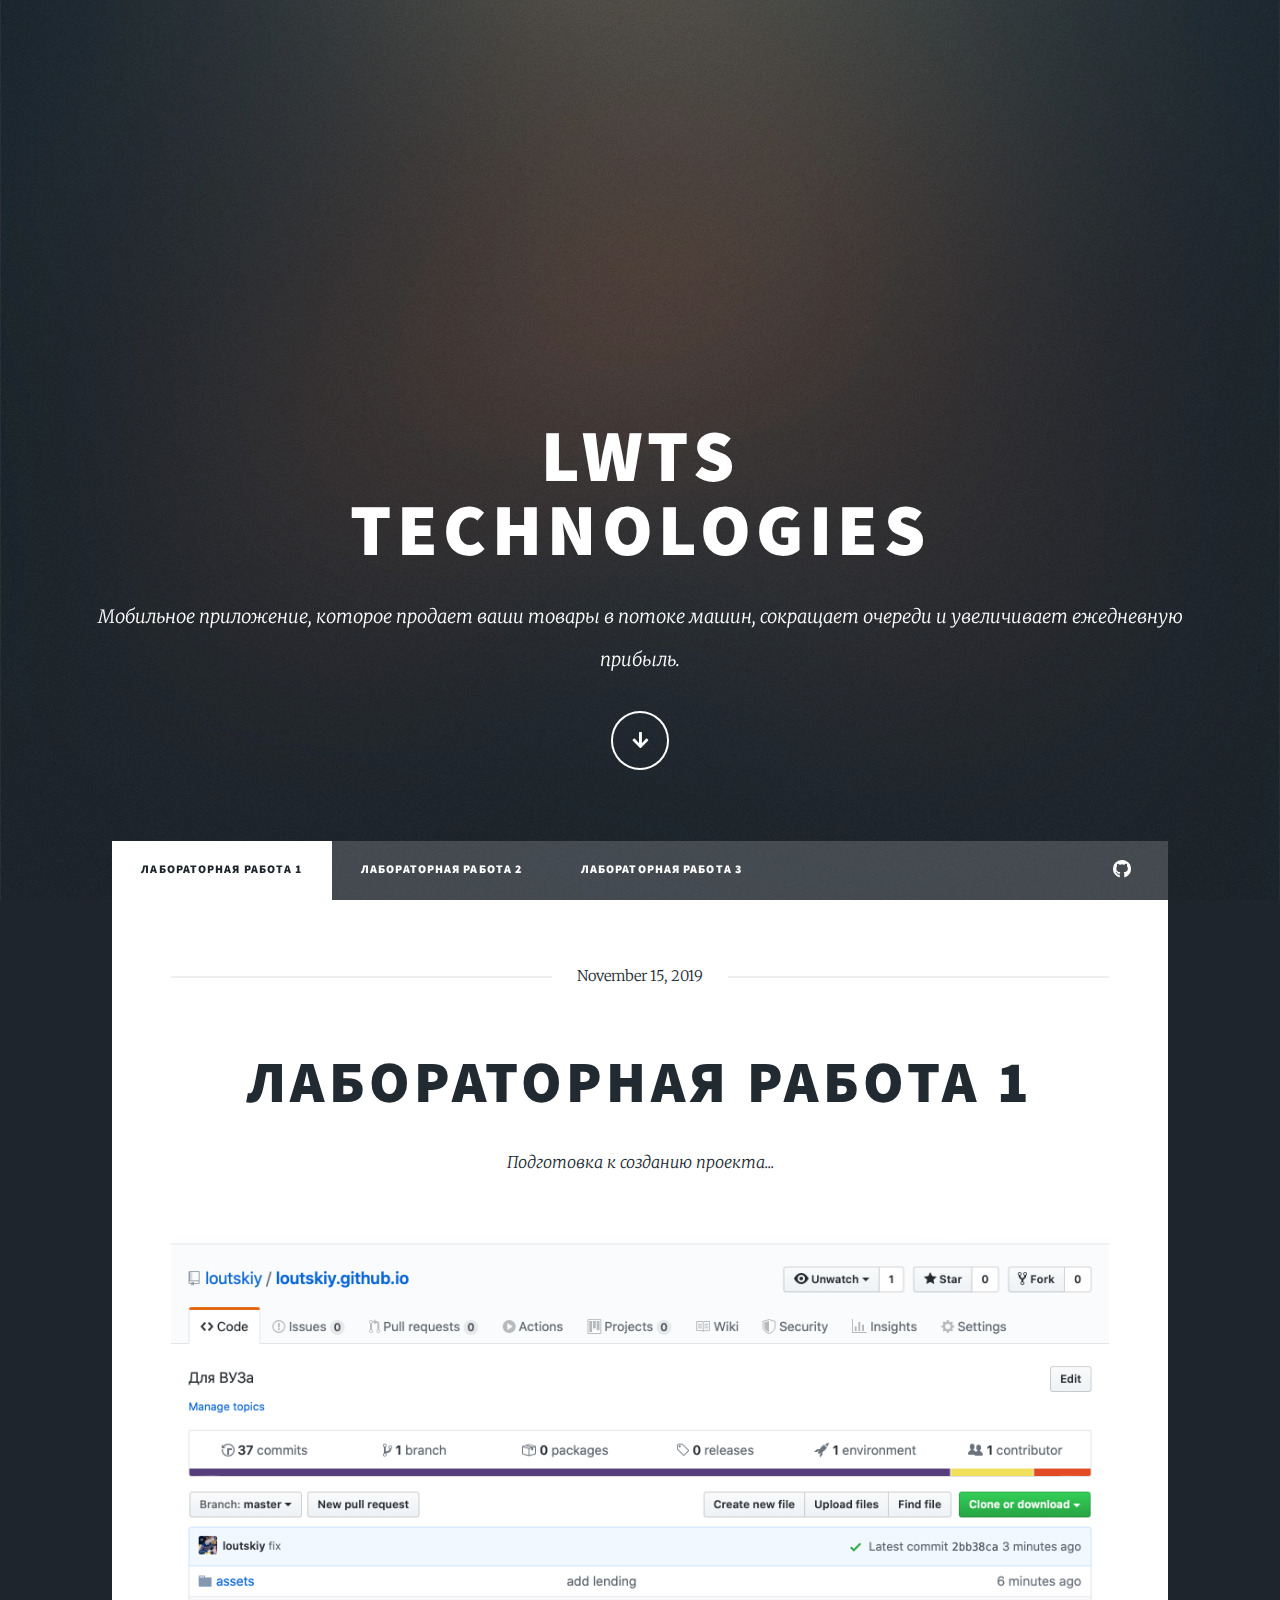
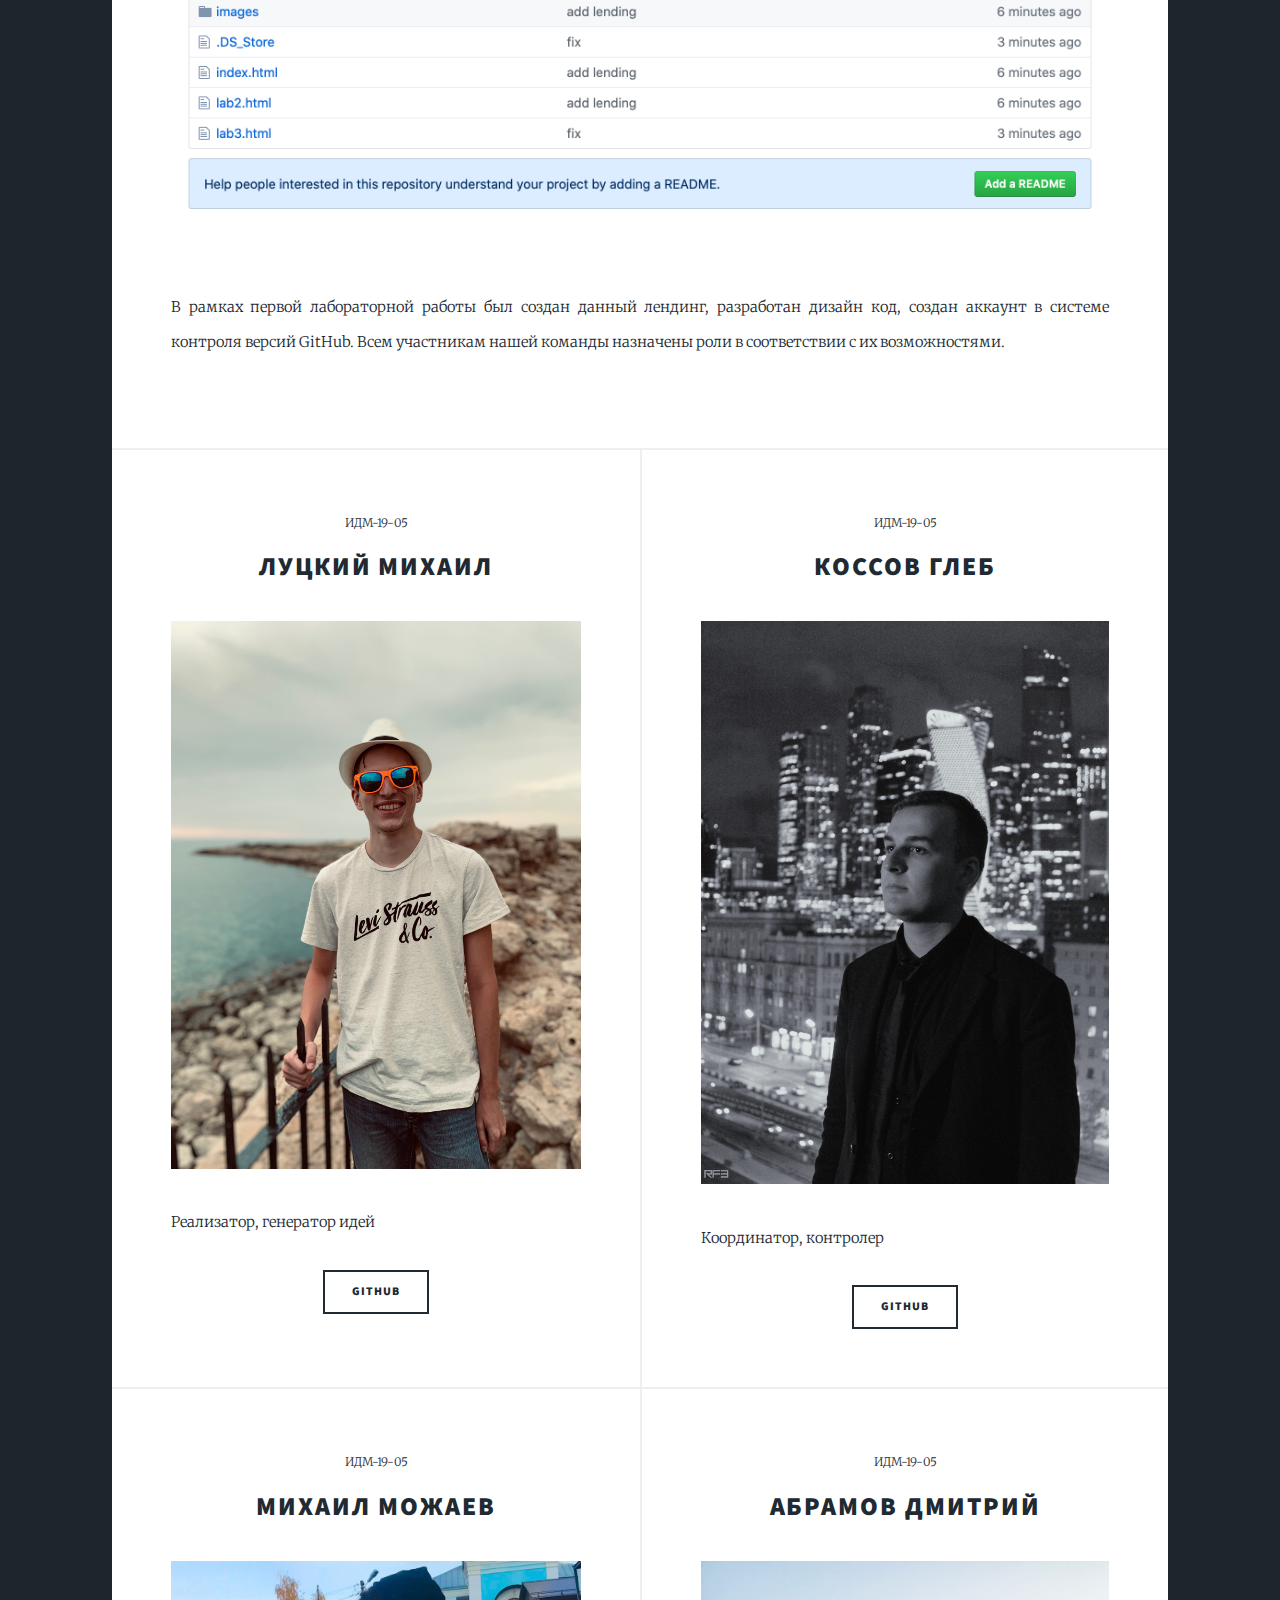
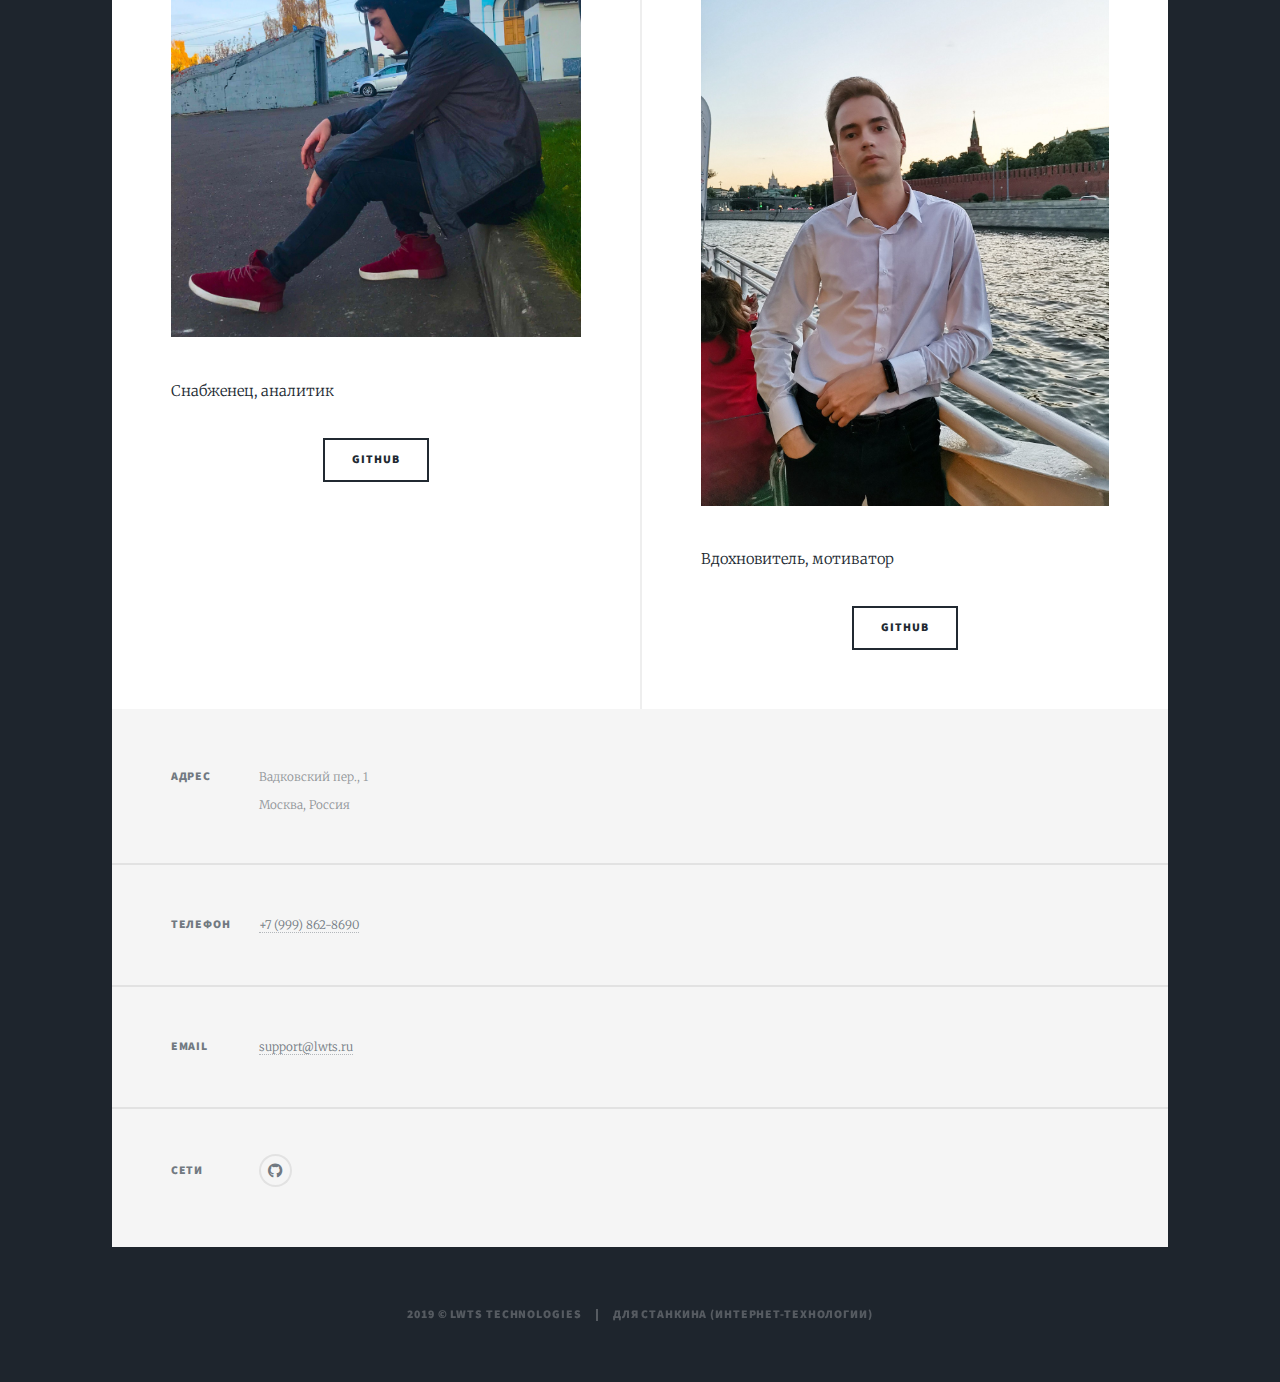
==== index.html @ 7cc53b6f "eto ya sdelal" ====
<!DOCTYPE HTML>
<html>
	<head>
		<title>LWTS Technologies - Лабораторная работа 1</title>
		<meta charset="utf-8" />
		<meta name="viewport" content="width=device-width, initial-scale=1, user-scalable=no" />
		<link rel="stylesheet" href="assets/css/main.css" />
		<noscript><link rel="stylesheet" href="assets/css/noscript.css" /></noscript>
	</head>
	<body class="is-preload">

		<!-- Wrapper -->
			<div id="wrapper" class="fade-in">

				<!-- Intro -->
					<div id="intro">
						<h1>LWTS<br />
						Technologies</h1>
						<p>Мобильное приложение, которое продает ваши товары 
в потоке машин, сокращает очереди и увеличивает ежедневную прибыль.</p>
						<ul class="actions">
							<li><a href="#header" class="button icon solid solo fa-arrow-down scrolly">Продолжить</a></li>
						</ul>
					</div>

				<!-- Header -->
					<header id="header">
						<a href="index.html" class="logo">LWTS Technologies</a>
					</header>

				<!-- Nav -->
					<nav id="nav">
						<ul class="links">
							<li class="active"><a href="index.html">Лабораторная работа 1</a></li>
							<li><a href="lab2.html">Лабораторная работа 2</a></li>
							<li><a href="lab3.html">Лабораторная работа 3</a></li>
						</ul>
						<ul class="icons">
							<li><a href="https://github.com/loutskiy" class="icon brands fa-github"><span class="label">GitHub</span></a></li>
						</ul>
					</nav>

				<!-- Main -->
					<div id="main">
<section class="post">
								<header class="major">
									<span class="date">November 15, 2019</span>
									<h1>Лабораторная работа 1</h1>
									<p>Подготовка к созданию проекта...</p>
								</header>
								<div class="image main"><img src="images/awsa.png" alt="" /></div>
								<p>В рамках первой лабораторной работы был создан данный лендинг, разработан дизайн код, создан аккаунт в системе контроля версий GitHub. Всем участникам нашей команды назначены роли в соответствии с их возможностями.</p>
							</section>
						<!-- Posts -->
							<section class="posts">
								<article>
									<header>
										<span class="date">ИДМ-19-05</span>
										<h2><a href="#">Луцкий Михаил</a></h2>
									</header>
									<a href="#" class="image fit"><img src="images/ci9qJGpsKX4-2.jpg" alt="" /></a>
									<p>Реализатор, генератор идей</p>
									<ul class="actions special">
										<li><a href="#" class="button">GitHub</a></li>
									</ul>
								</article>
								<article>
									<header>
										<span class="date">ИДМ-19-05</span>
										<h2><a href="#">Коссов Глеб</a></h2>
									</header>
									<a href="#" class="image fit"><img src="images/xWbOz_gKkVc.jpg" alt="" /></a>
									<p>Координатор, контролер</p>
									<ul class="actions special">
										<li><a href="#" class="button">GitHub</a></li>
									</ul>
								</article>
								<article>
									<header>
										<span class="date">ИДМ-19-05</span>
										<h2><a href="#">Михаил Можаев</a></h2>
									</header>
									<a href="#" class="image fit"><img src="images/hqko704e4eg.jpg" alt="" /></a>
									<p>Снабженец, аналитик</p>
									<ul class="actions special">
										<li><a href="#" class="button">GitHub</a></li>
									</ul>
								</article>
								<article>
									<header>
										<span class="date">ИДМ-19-05</span>
										<h2><a href="#">Абрамов Дмитрий</a></h2>
									</header>
									<a href="#" class="image fit"><img src="images/-qk6hlIjRzY.jpg" alt="" /></a>
									<p>Вдохновитель, мотиватор</p>
									<ul class="actions special">
										<li><a href="#" class="button">GitHub</a></li>
									</ul>
								</article>
								
							</section>

					</div>

				<!-- Footer -->
					<footer id="footer">

						<section class="split contact">
							<section class="alt">
								<h3>Адрес</h3>
								<p>Вадковский пер., 1<br />
								Москва, Россия</p>
							</section>
							<section>
								<h3>Телефон</h3>
								<p><a href="#">+7 (999) 862-8690</a></p>
							</section>
							<section>
								<h3>Email</h3>
								<p><a href="#">support@lwts.ru</a></p>
							</section>
							<section>
								<h3>Сети</h3>
								<ul class="icons alt">
									<li><a href="https://github.com/loutskiy" class="icon brands alt fa-github"><span class="label">GitHub</span></a></li>
								</ul>
							</section>
						</section>
					</footer>

				<!-- Copyright -->
					<div id="copyright">
						<ul><li>2019 &copy; LWTS Technologies</li><li>Для Станкина (Интернет-технологии)</li></ul>
					</div>

			</div>

		<!-- Scripts -->
			<script src="assets/js/jquery.min.js"></script>
			<script src="assets/js/jquery.scrollex.min.js"></script>
			<script src="assets/js/jquery.scrolly.min.js"></script>
			<script src="assets/js/browser.min.js"></script>
			<script src="assets/js/breakpoints.min.js"></script>
			<script src="assets/js/util.js"></script>
			<script src="assets/js/main.js"></script>

	</body>
</html>
---- assets/css/main.css ----
@import url(fontawesome-all.min.css);
@import url("https://fonts.googleapis.com/css?family=Merriweather:300,700,300italic,700italic|Source+Sans+Pro:900");

/*
	Massively by HTML5 UP
	html5up.net | @ajlkn
	Free for personal and commercial use under the CCA 3.0 license (html5up.net/license)
*/

html, body, div, span, applet, object,
iframe, h1, h2, h3, h4, h5, h6, p, blockquote,
pre, a, abbr, acronym, address, big, cite,
code, del, dfn, em, img, ins, kbd, q, s, samp,
small, strike, strong, sub, sup, tt, var, b,
u, i, center, dl, dt, dd, ol, ul, li, fieldset,
form, label, legend, table, caption, tbody,
tfoot, thead, tr, th, td, article, aside,
canvas, details, embed, figure, figcaption,
footer, header, hgroup, menu, nav, output, ruby,
section, summary, time, mark, audio, video {
	margin: 0;
	padding: 0;
	border: 0;
	font-size: 100%;
	font: inherit;
	vertical-align: baseline;}

article, aside, details, figcaption, figure,
footer, header, hgroup, menu, nav, section {
	display: block;}

body {
	line-height: 1;
}

ol, ul {
	list-style: none;
}

blockquote, q {
	quotes: none;
}

	blockquote:before, blockquote:after, q:before, q:after {
		content: '';
		content: none;
	}

table {
	border-collapse: collapse;
	border-spacing: 0;
}

body {
	-webkit-text-size-adjust: none;
}

mark {
	background-color: transparent;
	color: inherit;
}

input::-moz-focus-inner {
	border: 0;
	padding: 0;
}

input, select, textarea {
	-moz-appearance: none;
	-webkit-appearance: none;
	-ms-appearance: none;
	appearance: none;
}

/* Basic */

	@-ms-viewport {
		width: device-width;
	}

	body {
		-ms-overflow-style: scrollbar;
	}

	@media screen and (max-width: 480px) {

		html, body {
			min-width: 320px;
		}

	}

	html {
		box-sizing: border-box;
	}

	*, *:before, *:after {
		box-sizing: inherit;
	}

	body {
		background-color: #1e252d;
	}

		body.is-preload *, body.is-preload *:before, body.is-preload *:after {
			-moz-animation: none !important;
			-webkit-animation: none !important;
			-ms-animation: none !important;
			animation: none !important;
			-moz-transition: none !important;
			-webkit-transition: none !important;
			-ms-transition: none !important;
			transition: none !important;
		}

/* Type */

	html {
		font-size: 16pt;
	}

		@media screen and (max-width: 1680px) {

			html {
				font-size: 12pt;
			}

		}

		@media screen and (max-width: 1280px) {

			html {
				font-size: 11pt;
			}

		}

		@media screen and (max-width: 360px) {

			html {
				font-size: 10pt;
			}

		}

	body {
		color: #212931;
	}

	body, input, select, textarea {
		font-family: "Merriweather", Georgia, serif;
		font-weight: 300;
		font-size: 1rem;
		line-height: 2.375;
	}

	a {
		-moz-transition: color 0.2s ease-in-out, background-color 0.2s ease-in-out, border-color 0.2s ease-in-out, box-shadow 0.2s ease-in-out;
		-webkit-transition: color 0.2s ease-in-out, background-color 0.2s ease-in-out, border-color 0.2s ease-in-out, box-shadow 0.2s ease-in-out;
		-ms-transition: color 0.2s ease-in-out, background-color 0.2s ease-in-out, border-color 0.2s ease-in-out, box-shadow 0.2s ease-in-out;
		transition: color 0.2s ease-in-out, background-color 0.2s ease-in-out, border-color 0.2s ease-in-out, box-shadow 0.2s ease-in-out;
		border-bottom: dotted 1px;
		text-decoration: none;
	}

		a:hover {
			border-bottom-color: transparent;
		}

	strong, b {
		font-weight: 600;
	}

	em, i {
		font-style: italic;
	}

	p {
		text-align: justify;
		margin: 0 0 2rem 0;
	}

	h1, h2, h3, h4, h5, h6 {
		font-family: "Source Sans Pro", Helvetica, sans-serif;
		font-weight: 900;
		line-height: 1.5;
		letter-spacing: 0.075em;
		text-transform: uppercase;
		margin: 0 0 1rem 0;
	}

		h1 a, h2 a, h3 a, h4 a, h5 a, h6 a {
			border-bottom: 0;
			color: inherit;
			text-decoration: none;
		}

	h1 {
		font-size: 4rem;
		line-height: 1.1;
		margin: 0 0 2rem 0;
	}

	h2 {
		font-size: 1.75rem;
		line-height: 1.3;
		margin: 0 0 1.5rem 0;
	}

	h3 {
		font-size: 1.25rem;
		margin: 0 0 1.5rem 0;
	}

	h4 {
		font-size: 1rem;
	}

	h5 {
		font-size: 0.9rem;
	}

	h6 {
		font-size: 0.8rem;
	}

	sub {
		font-size: 0.8rem;
		position: relative;
		top: 0.5rem;
	}

	sup {
		font-size: 0.8rem;
		position: relative;
		top: -0.5rem;
	}

	blockquote {
		border-left: solid 4px;
		font-style: italic;
		margin: 0 0 2rem 0;
		padding: 0.5rem 0 0.5rem 2rem;
	}

	code {
		border: solid 2px;
		font-family: "Courier New", monospace;
		font-size: 0.9rem;
		margin: 0 0.25rem;
		padding: 0.25rem 0.65rem;
	}

	pre {
		-webkit-overflow-scrolling: touch;
		font-family: "Courier New", monospace;
		font-size: 0.9rem;
		margin: 0 0 2rem 0;
	}

		pre code {
			display: block;
			line-height: 1.75;
			padding: 1rem 1.5rem;
			overflow-x: auto;
		}

	hr {
		border: 0;
		border-bottom: solid 2px;
		margin: 3rem 0;
	}

		hr.major {
			margin: 5rem 0;
		}

	.align-left {
		text-align: left;
	}

	.align-center {
		text-align: center;
	}

	.align-right {
		text-align: right;
	}

	input, select, textarea {
		color: #212931;
	}

	a {
		color: #212931;
		border-bottom-color: rgba(33, 41, 49, 0.5);
	}

		a:hover {
			border-bottom-color: transparent;
			color: #18bfef !important;
		}

	strong, b {
		color: #212931;
	}

	h1, h2, h3, h4, h5, h6 {
		color: #212931;
	}

	blockquote {
		border-left-color: #eeeeee;
	}

	code {
		background: rgba(220, 220, 220, 0.25);
		border-color: #eeeeee;
	}

	hr {
		border-bottom-color: #eeeeee;
	}

/* Row */

	.row {
		display: flex;
		flex-wrap: wrap;
		box-sizing: border-box;
		align-items: stretch;
	}

		.row > * {
			box-sizing: border-box;
		}

		.row.gtr-uniform > * > :last-child {
			margin-bottom: 0;
		}

		.row.aln-left {
			justify-content: flex-start;
		}

		.row.aln-center {
			justify-content: center;
		}

		.row.aln-right {
			justify-content: flex-end;
		}

		.row.aln-top {
			align-items: flex-start;
		}

		.row.aln-middle {
			align-items: center;
		}

		.row.aln-bottom {
			align-items: flex-end;
		}

		.row > .imp {
			order: -1;
		}

		.row > .col-1 {
			width: 8.33333%;
		}

		.row > .off-1 {
			margin-left: 8.33333%;
		}

		.row > .col-2 {
			width: 16.66667%;
		}

		.row > .off-2 {
			margin-left: 16.66667%;
		}

		.row > .col-3 {
			width: 25%;
		}

		.row > .off-3 {
			margin-left: 25%;
		}

		.row > .col-4 {
			width: 33.33333%;
		}

		.row > .off-4 {
			margin-left: 33.33333%;
		}

		.row > .col-5 {
			width: 41.66667%;
		}

		.row > .off-5 {
			margin-left: 41.66667%;
		}

		.row > .col-6 {
			width: 50%;
		}

		.row > .off-6 {
			margin-left: 50%;
		}

		.row > .col-7 {
			width: 58.33333%;
		}

		.row > .off-7 {
			margin-left: 58.33333%;
		}

		.row > .col-8 {
			width: 66.66667%;
		}

		.row > .off-8 {
			margin-left: 66.66667%;
		}

		.row > .col-9 {
			width: 75%;
		}

		.row > .off-9 {
			margin-left: 75%;
		}

		.row > .col-10 {
			width: 83.33333%;
		}

		.row > .off-10 {
			margin-left: 83.33333%;
		}

		.row > .col-11 {
			width: 91.66667%;
		}

		.row > .off-11 {
			margin-left: 91.66667%;
		}

		.row > .col-12 {
			width: 100%;
		}

		.row > .off-12 {
			margin-left: 100%;
		}

		.row.gtr-0 {
			margin-top: 0;
			margin-left: 0rem;
		}

			.row.gtr-0 > * {
				padding: 0 0 0 0rem;
			}

			.row.gtr-0.gtr-uniform {
				margin-top: 0rem;
			}

				.row.gtr-0.gtr-uniform > * {
					padding-top: 0rem;
				}

		.row.gtr-25 {
			margin-top: 0;
			margin-left: -0.375rem;
		}

			.row.gtr-25 > * {
				padding: 0 0 0 0.375rem;
			}

			.row.gtr-25.gtr-uniform {
				margin-top: -0.375rem;
			}

				.row.gtr-25.gtr-uniform > * {
					padding-top: 0.375rem;
				}

		.row.gtr-50 {
			margin-top: 0;
			margin-left: -0.75rem;
		}

			.row.gtr-50 > * {
				padding: 0 0 0 0.75rem;
			}

			.row.gtr-50.gtr-uniform {
				margin-top: -0.75rem;
			}

				.row.gtr-50.gtr-uniform > * {
					padding-top: 0.75rem;
				}

		.row {
			margin-top: 0;
			margin-left: -1.5rem;
		}

			.row > * {
				padding: 0 0 0 1.5rem;
			}

			.row.gtr-uniform {
				margin-top: -1.5rem;
			}

				.row.gtr-uniform > * {
					padding-top: 1.5rem;
				}

		.row.gtr-150 {
			margin-top: 0;
			margin-left: -2.25rem;
		}

			.row.gtr-150 > * {
				padding: 0 0 0 2.25rem;
			}

			.row.gtr-150.gtr-uniform {
				margin-top: -2.25rem;
			}

				.row.gtr-150.gtr-uniform > * {
					padding-top: 2.25rem;
				}

		.row.gtr-200 {
			margin-top: 0;
			margin-left: -3rem;
		}

			.row.gtr-200 > * {
				padding: 0 0 0 3rem;
			}

			.row.gtr-200.gtr-uniform {
				margin-top: -3rem;
			}

				.row.gtr-200.gtr-uniform > * {
					padding-top: 3rem;
				}

		@media screen and (max-width: 1680px) {

			.row {
				display: flex;
				flex-wrap: wrap;
				box-sizing: border-box;
				align-items: stretch;
			}

				.row > * {
					box-sizing: border-box;
				}

				.row.gtr-uniform > * > :last-child {
					margin-bottom: 0;
				}

				.row.aln-left {
					justify-content: flex-start;
				}

				.row.aln-center {
					justify-content: center;
				}

				.row.aln-right {
					justify-content: flex-end;
				}

				.row.aln-top {
					align-items: flex-start;
				}

				.row.aln-middle {
					align-items: center;
				}

				.row.aln-bottom {
					align-items: flex-end;
				}

				.row > .imp-xlarge {
					order: -1;
				}

				.row > .col-1-xlarge {
					width: 8.33333%;
				}

				.row > .off-1-xlarge {
					margin-left: 8.33333%;
				}

				.row > .col-2-xlarge {
					width: 16.66667%;
				}

				.row > .off-2-xlarge {
					margin-left: 16.66667%;
				}

				.row > .col-3-xlarge {
					width: 25%;
				}

				.row > .off-3-xlarge {
					margin-left: 25%;
				}

				.row > .col-4-xlarge {
					width: 33.33333%;
				}

				.row > .off-4-xlarge {
					margin-left: 33.33333%;
				}

				.row > .col-5-xlarge {
					width: 41.66667%;
				}

				.row > .off-5-xlarge {
					margin-left: 41.66667%;
				}

				.row > .col-6-xlarge {
					width: 50%;
				}

				.row > .off-6-xlarge {
					margin-left: 50%;
				}

				.row > .col-7-xlarge {
					width: 58.33333%;
				}

				.row > .off-7-xlarge {
					margin-left: 58.33333%;
				}

				.row > .col-8-xlarge {
					width: 66.66667%;
				}

				.row > .off-8-xlarge {
					margin-left: 66.66667%;
				}

				.row > .col-9-xlarge {
					width: 75%;
				}

				.row > .off-9-xlarge {
					margin-left: 75%;
				}

				.row > .col-10-xlarge {
					width: 83.33333%;
				}

				.row > .off-10-xlarge {
					margin-left: 83.33333%;
				}

				.row > .col-11-xlarge {
					width: 91.66667%;
				}

				.row > .off-11-xlarge {
					margin-left: 91.66667%;
				}

				.row > .col-12-xlarge {
					width: 100%;
				}

				.row > .off-12-xlarge {
					margin-left: 100%;
				}

				.row.gtr-0 {
					margin-top: 0;
					margin-left: 0rem;
				}

					.row.gtr-0 > * {
						padding: 0 0 0 0rem;
					}

					.row.gtr-0.gtr-uniform {
						margin-top: 0rem;
					}

						.row.gtr-0.gtr-uniform > * {
							padding-top: 0rem;
						}

				.row.gtr-25 {
					margin-top: 0;
					margin-left: -0.375rem;
				}

					.row.gtr-25 > * {
						padding: 0 0 0 0.375rem;
					}

					.row.gtr-25.gtr-uniform {
						margin-top: -0.375rem;
					}

						.row.gtr-25.gtr-uniform > * {
							padding-top: 0.375rem;
						}

				.row.gtr-50 {
					margin-top: 0;
					margin-left: -0.75rem;
				}

					.row.gtr-50 > * {
						padding: 0 0 0 0.75rem;
					}

					.row.gtr-50.gtr-uniform {
						margin-top: -0.75rem;
					}

						.row.gtr-50.gtr-uniform > * {
							padding-top: 0.75rem;
						}

				.row {
					margin-top: 0;
					margin-left: -1.5rem;
				}

					.row > * {
						padding: 0 0 0 1.5rem;
					}

					.row.gtr-uniform {
						margin-top: -1.5rem;
					}

						.row.gtr-uniform > * {
							padding-top: 1.5rem;
						}

				.row.gtr-150 {
					margin-top: 0;
					margin-left: -2.25rem;
				}

					.row.gtr-150 > * {
						padding: 0 0 0 2.25rem;
					}

					.row.gtr-150.gtr-uniform {
						margin-top: -2.25rem;
					}

						.row.gtr-150.gtr-uniform > * {
							padding-top: 2.25rem;
						}

				.row.gtr-200 {
					margin-top: 0;
					margin-left: -3rem;
				}

					.row.gtr-200 > * {
						padding: 0 0 0 3rem;
					}

					.row.gtr-200.gtr-uniform {
						margin-top: -3rem;
					}

						.row.gtr-200.gtr-uniform > * {
							padding-top: 3rem;
						}

		}

		@media screen and (max-width: 1280px) {

			.row {
				display: flex;
				flex-wrap: wrap;
				box-sizing: border-box;
				align-items: stretch;
			}

				.row > * {
					box-sizing: border-box;
				}

				.row.gtr-uniform > * > :last-child {
					margin-bottom: 0;
				}

				.row.aln-left {
					justify-content: flex-start;
				}

				.row.aln-center {
					justify-content: center;
				}

				.row.aln-right {
					justify-content: flex-end;
				}

				.row.aln-top {
					align-items: flex-start;
				}

				.row.aln-middle {
					align-items: center;
				}

				.row.aln-bottom {
					align-items: flex-end;
				}

				.row > .imp-large {
					order: -1;
				}

				.row > .col-1-large {
					width: 8.33333%;
				}

				.row > .off-1-large {
					margin-left: 8.33333%;
				}

				.row > .col-2-large {
					width: 16.66667%;
				}

				.row > .off-2-large {
					margin-left: 16.66667%;
				}

				.row > .col-3-large {
					width: 25%;
				}

				.row > .off-3-large {
					margin-left: 25%;
				}

				.row > .col-4-large {
					width: 33.33333%;
				}

				.row > .off-4-large {
					margin-left: 33.33333%;
				}

				.row > .col-5-large {
					width: 41.66667%;
				}

				.row > .off-5-large {
					margin-left: 41.66667%;
				}

				.row > .col-6-large {
					width: 50%;
				}

				.row > .off-6-large {
					margin-left: 50%;
				}

				.row > .col-7-large {
					width: 58.33333%;
				}

				.row > .off-7-large {
					margin-left: 58.33333%;
				}

				.row > .col-8-large {
					width: 66.66667%;
				}

				.row > .off-8-large {
					margin-left: 66.66667%;
				}

				.row > .col-9-large {
					width: 75%;
				}

				.row > .off-9-large {
					margin-left: 75%;
				}

				.row > .col-10-large {
					width: 83.33333%;
				}

				.row > .off-10-large {
					margin-left: 83.33333%;
				}

				.row > .col-11-large {
					width: 91.66667%;
				}

				.row > .off-11-large {
					margin-left: 91.66667%;
				}

				.row > .col-12-large {
					width: 100%;
				}

				.row > .off-12-large {
					margin-left: 100%;
				}

				.row.gtr-0 {
					margin-top: 0;
					margin-left: 0rem;
				}

					.row.gtr-0 > * {
						padding: 0 0 0 0rem;
					}

					.row.gtr-0.gtr-uniform {
						margin-top: 0rem;
					}

						.row.gtr-0.gtr-uniform > * {
							padding-top: 0rem;
						}

				.row.gtr-25 {
					margin-top: 0;
					margin-left: -0.375rem;
				}

					.row.gtr-25 > * {
						padding: 0 0 0 0.375rem;
					}

					.row.gtr-25.gtr-uniform {
						margin-top: -0.375rem;
					}

						.row.gtr-25.gtr-uniform > * {
							padding-top: 0.375rem;
						}

				.row.gtr-50 {
					margin-top: 0;
					margin-left: -0.75rem;
				}

					.row.gtr-50 > * {
						padding: 0 0 0 0.75rem;
					}

					.row.gtr-50.gtr-uniform {
						margin-top: -0.75rem;
					}

						.row.gtr-50.gtr-uniform > * {
							padding-top: 0.75rem;
						}

				.row {
					margin-top: 0;
					margin-left: -1.5rem;
				}

					.row > * {
						padding: 0 0 0 1.5rem;
					}

					.row.gtr-uniform {
						margin-top: -1.5rem;
					}

						.row.gtr-uniform > * {
							padding-top: 1.5rem;
						}

				.row.gtr-150 {
					margin-top: 0;
					margin-left: -2.25rem;
				}

					.row.gtr-150 > * {
						padding: 0 0 0 2.25rem;
					}

					.row.gtr-150.gtr-uniform {
						margin-top: -2.25rem;
					}

						.row.gtr-150.gtr-uniform > * {
							padding-top: 2.25rem;
						}

				.row.gtr-200 {
					margin-top: 0;
					margin-left: -3rem;
				}

					.row.gtr-200 > * {
						padding: 0 0 0 3rem;
					}

					.row.gtr-200.gtr-uniform {
						margin-top: -3rem;
					}

						.row.gtr-200.gtr-uniform > * {
							padding-top: 3rem;
						}

		}

		@media screen and (max-width: 980px) {

			.row {
				display: flex;
				flex-wrap: wrap;
				box-sizing: border-box;
				align-items: stretch;
			}

				.row > * {
					box-sizing: border-box;
				}

				.row.gtr-uniform > * > :last-child {
					margin-bottom: 0;
				}

				.row.aln-left {
					justify-content: flex-start;
				}

				.row.aln-center {
					justify-content: center;
				}

				.row.aln-right {
					justify-content: flex-end;
				}

				.row.aln-top {
					align-items: flex-start;
				}

				.row.aln-middle {
					align-items: center;
				}

				.row.aln-bottom {
					align-items: flex-end;
				}

				.row > .imp-medium {
					order: -1;
				}

				.row > .col-1-medium {
					width: 8.33333%;
				}

				.row > .off-1-medium {
					margin-left: 8.33333%;
				}

				.row > .col-2-medium {
					width: 16.66667%;
				}

				.row > .off-2-medium {
					margin-left: 16.66667%;
				}

				.row > .col-3-medium {
					width: 25%;
				}

				.row > .off-3-medium {
					margin-left: 25%;
				}

				.row > .col-4-medium {
					width: 33.33333%;
				}

				.row > .off-4-medium {
					margin-left: 33.33333%;
				}

				.row > .col-5-medium {
					width: 41.66667%;
				}

				.row > .off-5-medium {
					margin-left: 41.66667%;
				}

				.row > .col-6-medium {
					width: 50%;
				}

				.row > .off-6-medium {
					margin-left: 50%;
				}

				.row > .col-7-medium {
					width: 58.33333%;
				}

				.row > .off-7-medium {
					margin-left: 58.33333%;
				}

				.row > .col-8-medium {
					width: 66.66667%;
				}

				.row > .off-8-medium {
					margin-left: 66.66667%;
				}

				.row > .col-9-medium {
					width: 75%;
				}

				.row > .off-9-medium {
					margin-left: 75%;
				}

				.row > .col-10-medium {
					width: 83.33333%;
				}

				.row > .off-10-medium {
					margin-left: 83.33333%;
				}

				.row > .col-11-medium {
					width: 91.66667%;
				}

				.row > .off-11-medium {
					margin-left: 91.66667%;
				}

				.row > .col-12-medium {
					width: 100%;
				}

				.row > .off-12-medium {
					margin-left: 100%;
				}

				.row.gtr-0 {
					margin-top: 0;
					margin-left: 0rem;
				}

					.row.gtr-0 > * {
						padding: 0 0 0 0rem;
					}

					.row.gtr-0.gtr-uniform {
						margin-top: 0rem;
					}

						.row.gtr-0.gtr-uniform > * {
							padding-top: 0rem;
						}

				.row.gtr-25 {
					margin-top: 0;
					margin-left: -0.375rem;
				}

					.row.gtr-25 > * {
						padding: 0 0 0 0.375rem;
					}

					.row.gtr-25.gtr-uniform {
						margin-top: -0.375rem;
					}

						.row.gtr-25.gtr-uniform > * {
							padding-top: 0.375rem;
						}

				.row.gtr-50 {
					margin-top: 0;
					margin-left: -0.75rem;
				}

					.row.gtr-50 > * {
						padding: 0 0 0 0.75rem;
					}

					.row.gtr-50.gtr-uniform {
						margin-top: -0.75rem;
					}

						.row.gtr-50.gtr-uniform > * {
							padding-top: 0.75rem;
						}

				.row {
					margin-top: 0;
					margin-left: -1.5rem;
				}

					.row > * {
						padding: 0 0 0 1.5rem;
					}

					.row.gtr-uniform {
						margin-top: -1.5rem;
					}

						.row.gtr-uniform > * {
							padding-top: 1.5rem;
						}

				.row.gtr-150 {
					margin-top: 0;
					margin-left: -2.25rem;
				}

					.row.gtr-150 > * {
						padding: 0 0 0 2.25rem;
					}

					.row.gtr-150.gtr-uniform {
						margin-top: -2.25rem;
					}

						.row.gtr-150.gtr-uniform > * {
							padding-top: 2.25rem;
						}

				.row.gtr-200 {
					margin-top: 0;
					margin-left: -3rem;
				}

					.row.gtr-200 > * {
						padding: 0 0 0 3rem;
					}

					.row.gtr-200.gtr-uniform {
						margin-top: -3rem;
					}

						.row.gtr-200.gtr-uniform > * {
							padding-top: 3rem;
						}

		}

		@media screen and (max-width: 736px) {

			.row {
				display: flex;
				flex-wrap: wrap;
				box-sizing: border-box;
				align-items: stretch;
			}

				.row > * {
					box-sizing: border-box;
				}

				.row.gtr-uniform > * > :last-child {
					margin-bottom: 0;
				}

				.row.aln-left {
					justify-content: flex-start;
				}

				.row.aln-center {
					justify-content: center;
				}

				.row.aln-right {
					justify-content: flex-end;
				}

				.row.aln-top {
					align-items: flex-start;
				}

				.row.aln-middle {
					align-items: center;
				}

				.row.aln-bottom {
					align-items: flex-end;
				}

				.row > .imp-small {
					order: -1;
				}

				.row > .col-1-small {
					width: 8.33333%;
				}

				.row > .off-1-small {
					margin-left: 8.33333%;
				}

				.row > .col-2-small {
					width: 16.66667%;
				}

				.row > .off-2-small {
					margin-left: 16.66667%;
				}

				.row > .col-3-small {
					width: 25%;
				}

				.row > .off-3-small {
					margin-left: 25%;
				}

				.row > .col-4-small {
					width: 33.33333%;
				}

				.row > .off-4-small {
					margin-left: 33.33333%;
				}

				.row > .col-5-small {
					width: 41.66667%;
				}

				.row > .off-5-small {
					margin-left: 41.66667%;
				}

				.row > .col-6-small {
					width: 50%;
				}

				.row > .off-6-small {
					margin-left: 50%;
				}

				.row > .col-7-small {
					width: 58.33333%;
				}

				.row > .off-7-small {
					margin-left: 58.33333%;
				}

				.row > .col-8-small {
					width: 66.66667%;
				}

				.row > .off-8-small {
					margin-left: 66.66667%;
				}

				.row > .col-9-small {
					width: 75%;
				}

				.row > .off-9-small {
					margin-left: 75%;
				}

				.row > .col-10-small {
					width: 83.33333%;
				}

				.row > .off-10-small {
					margin-left: 83.33333%;
				}

				.row > .col-11-small {
					width: 91.66667%;
				}

				.row > .off-11-small {
					margin-left: 91.66667%;
				}

				.row > .col-12-small {
					width: 100%;
				}

				.row > .off-12-small {
					margin-left: 100%;
				}

				.row.gtr-0 {
					margin-top: 0;
					margin-left: 0rem;
				}

					.row.gtr-0 > * {
						padding: 0 0 0 0rem;
					}

					.row.gtr-0.gtr-uniform {
						margin-top: 0rem;
					}

						.row.gtr-0.gtr-uniform > * {
							padding-top: 0rem;
						}

				.row.gtr-25 {
					margin-top: 0;
					margin-left: -0.375rem;
				}

					.row.gtr-25 > * {
						padding: 0 0 0 0.375rem;
					}

					.row.gtr-25.gtr-uniform {
						margin-top: -0.375rem;
					}

						.row.gtr-25.gtr-uniform > * {
							padding-top: 0.375rem;
						}

				.row.gtr-50 {
					margin-top: 0;
					margin-left: -0.75rem;
				}

					.row.gtr-50 > * {
						padding: 0 0 0 0.75rem;
					}

					.row.gtr-50.gtr-uniform {
						margin-top: -0.75rem;
					}

						.row.gtr-50.gtr-uniform > * {
							padding-top: 0.75rem;
						}

				.row {
					margin-top: 0;
					margin-left: -1.5rem;
				}

					.row > * {
						padding: 0 0 0 1.5rem;
					}

					.row.gtr-uniform {
						margin-top: -1.5rem;
					}

						.row.gtr-uniform > * {
							padding-top: 1.5rem;
						}

				.row.gtr-150 {
					margin-top: 0;
					margin-left: -2.25rem;
				}

					.row.gtr-150 > * {
						padding: 0 0 0 2.25rem;
					}

					.row.gtr-150.gtr-uniform {
						margin-top: -2.25rem;
					}

						.row.gtr-150.gtr-uniform > * {
							padding-top: 2.25rem;
						}

				.row.gtr-200 {
					margin-top: 0;
					margin-left: -3rem;
				}

					.row.gtr-200 > * {
						padding: 0 0 0 3rem;
					}

					.row.gtr-200.gtr-uniform {
						margin-top: -3rem;
					}

						.row.gtr-200.gtr-uniform > * {
							padding-top: 3rem;
						}

		}

		@media screen and (max-width: 480px) {

			.row {
				display: flex;
				flex-wrap: wrap;
				box-sizing: border-box;
				align-items: stretch;
			}

				.row > * {
					box-sizing: border-box;
				}

				.row.gtr-uniform > * > :last-child {
					margin-bottom: 0;
				}

				.row.aln-left {
					justify-content: flex-start;
				}

				.row.aln-center {
					justify-content: center;
				}

				.row.aln-right {
					justify-content: flex-end;
				}

				.row.aln-top {
					align-items: flex-start;
				}

				.row.aln-middle {
					align-items: center;
				}

				.row.aln-bottom {
					align-items: flex-end;
				}

				.row > .imp-xsmall {
					order: -1;
				}

				.row > .col-1-xsmall {
					width: 8.33333%;
				}

				.row > .off-1-xsmall {
					margin-left: 8.33333%;
				}

				.row > .col-2-xsmall {
					width: 16.66667%;
				}

				.row > .off-2-xsmall {
					margin-left: 16.66667%;
				}

				.row > .col-3-xsmall {
					width: 25%;
				}

				.row > .off-3-xsmall {
					margin-left: 25%;
				}

				.row > .col-4-xsmall {
					width: 33.33333%;
				}

				.row > .off-4-xsmall {
					margin-left: 33.33333%;
				}

				.row > .col-5-xsmall {
					width: 41.66667%;
				}

				.row > .off-5-xsmall {
					margin-left: 41.66667%;
				}

				.row > .col-6-xsmall {
					width: 50%;
				}

				.row > .off-6-xsmall {
					margin-left: 50%;
				}

				.row > .col-7-xsmall {
					width: 58.33333%;
				}

				.row > .off-7-xsmall {
					margin-left: 58.33333%;
				}

				.row > .col-8-xsmall {
					width: 66.66667%;
				}

				.row > .off-8-xsmall {
					margin-left: 66.66667%;
				}

				.row > .col-9-xsmall {
					width: 75%;
				}

				.row > .off-9-xsmall {
					margin-left: 75%;
				}

				.row > .col-10-xsmall {
					width: 83.33333%;
				}

				.row > .off-10-xsmall {
					margin-left: 83.33333%;
				}

				.row > .col-11-xsmall {
					width: 91.66667%;
				}

				.row > .off-11-xsmall {
					margin-left: 91.66667%;
				}

				.row > .col-12-xsmall {
					width: 100%;
				}

				.row > .off-12-xsmall {
					margin-left: 100%;
				}

				.row.gtr-0 {
					margin-top: 0;
					margin-left: 0rem;
				}

					.row.gtr-0 > * {
						padding: 0 0 0 0rem;
					}

					.row.gtr-0.gtr-uniform {
						margin-top: 0rem;
					}

						.row.gtr-0.gtr-uniform > * {
							padding-top: 0rem;
						}

				.row.gtr-25 {
					margin-top: 0;
					margin-left: -0.375rem;
				}

					.row.gtr-25 > * {
						padding: 0 0 0 0.375rem;
					}

					.row.gtr-25.gtr-uniform {
						margin-top: -0.375rem;
					}

						.row.gtr-25.gtr-uniform > * {
							padding-top: 0.375rem;
						}

				.row.gtr-50 {
					margin-top: 0;
					margin-left: -0.75rem;
				}

					.row.gtr-50 > * {
						padding: 0 0 0 0.75rem;
					}

					.row.gtr-50.gtr-uniform {
						margin-top: -0.75rem;
					}

						.row.gtr-50.gtr-uniform > * {
							padding-top: 0.75rem;
						}

				.row {
					margin-top: 0;
					margin-left: -1.5rem;
				}

					.row > * {
						padding: 0 0 0 1.5rem;
					}

					.row.gtr-uniform {
						margin-top: -1.5rem;
					}

						.row.gtr-uniform > * {
							padding-top: 1.5rem;
						}

				.row.gtr-150 {
					margin-top: 0;
					margin-left: -2.25rem;
				}

					.row.gtr-150 > * {
						padding: 0 0 0 2.25rem;
					}

					.row.gtr-150.gtr-uniform {
						margin-top: -2.25rem;
					}

						.row.gtr-150.gtr-uniform > * {
							padding-top: 2.25rem;
						}

				.row.gtr-200 {
					margin-top: 0;
					margin-left: -3rem;
				}

					.row.gtr-200 > * {
						padding: 0 0 0 3rem;
					}

					.row.gtr-200.gtr-uniform {
						margin-top: -3rem;
					}

						.row.gtr-200.gtr-uniform > * {
							padding-top: 3rem;
						}

		}

		@media screen and (max-width: 360px) {

			.row {
				display: flex;
				flex-wrap: wrap;
				box-sizing: border-box;
				align-items: stretch;
			}

				.row > * {
					box-sizing: border-box;
				}

				.row.gtr-uniform > * > :last-child {
					margin-bottom: 0;
				}

				.row.aln-left {
					justify-content: flex-start;
				}

				.row.aln-center {
					justify-content: center;
				}

				.row.aln-right {
					justify-content: flex-end;
				}

				.row.aln-top {
					align-items: flex-start;
				}

				.row.aln-middle {
					align-items: center;
				}

				.row.aln-bottom {
					align-items: flex-end;
				}

				.row > .imp-xxsmall {
					order: -1;
				}

				.row > .col-1-xxsmall {
					width: 8.33333%;
				}

				.row > .off-1-xxsmall {
					margin-left: 8.33333%;
				}

				.row > .col-2-xxsmall {
					width: 16.66667%;
				}

				.row > .off-2-xxsmall {
					margin-left: 16.66667%;
				}

				.row > .col-3-xxsmall {
					width: 25%;
				}

				.row > .off-3-xxsmall {
					margin-left: 25%;
				}

				.row > .col-4-xxsmall {
					width: 33.33333%;
				}

				.row > .off-4-xxsmall {
					margin-left: 33.33333%;
				}

				.row > .col-5-xxsmall {
					width: 41.66667%;
				}

				.row > .off-5-xxsmall {
					margin-left: 41.66667%;
				}

				.row > .col-6-xxsmall {
					width: 50%;
				}

				.row > .off-6-xxsmall {
					margin-left: 50%;
				}

				.row > .col-7-xxsmall {
					width: 58.33333%;
				}

				.row > .off-7-xxsmall {
					margin-left: 58.33333%;
				}

				.row > .col-8-xxsmall {
					width: 66.66667%;
				}

				.row > .off-8-xxsmall {
					margin-left: 66.66667%;
				}

				.row > .col-9-xxsmall {
					width: 75%;
				}

				.row > .off-9-xxsmall {
					margin-left: 75%;
				}

				.row > .col-10-xxsmall {
					width: 83.33333%;
				}

				.row > .off-10-xxsmall {
					margin-left: 83.33333%;
				}

				.row > .col-11-xxsmall {
					width: 91.66667%;
				}

				.row > .off-11-xxsmall {
					margin-left: 91.66667%;
				}

				.row > .col-12-xxsmall {
					width: 100%;
				}

				.row > .off-12-xxsmall {
					margin-left: 100%;
				}

				.row.gtr-0 {
					margin-top: 0;
					margin-left: 0rem;
				}

					.row.gtr-0 > * {
						padding: 0 0 0 0rem;
					}

					.row.gtr-0.gtr-uniform {
						margin-top: 0rem;
					}

						.row.gtr-0.gtr-uniform > * {
							padding-top: 0rem;
						}

				.row.gtr-25 {
					margin-top: 0;
					margin-left: -0.375rem;
				}

					.row.gtr-25 > * {
						padding: 0 0 0 0.375rem;
					}

					.row.gtr-25.gtr-uniform {
						margin-top: -0.375rem;
					}

						.row.gtr-25.gtr-uniform > * {
							padding-top: 0.375rem;
						}

				.row.gtr-50 {
					margin-top: 0;
					margin-left: -0.75rem;
				}

					.row.gtr-50 > * {
						padding: 0 0 0 0.75rem;
					}

					.row.gtr-50.gtr-uniform {
						margin-top: -0.75rem;
					}

						.row.gtr-50.gtr-uniform > * {
							padding-top: 0.75rem;
						}

				.row {
					margin-top: 0;
					margin-left: -1.5rem;
				}

					.row > * {
						padding: 0 0 0 1.5rem;
					}

					.row.gtr-uniform {
						margin-top: -1.5rem;
					}

						.row.gtr-uniform > * {
							padding-top: 1.5rem;
						}

				.row.gtr-150 {
					margin-top: 0;
					margin-left: -2.25rem;
				}

					.row.gtr-150 > * {
						padding: 0 0 0 2.25rem;
					}

					.row.gtr-150.gtr-uniform {
						margin-top: -2.25rem;
					}

						.row.gtr-150.gtr-uniform > * {
							padding-top: 2.25rem;
						}

				.row.gtr-200 {
					margin-top: 0;
					margin-left: -3rem;
				}

					.row.gtr-200 > * {
						padding: 0 0 0 3rem;
					}

					.row.gtr-200.gtr-uniform {
						margin-top: -3rem;
					}

						.row.gtr-200.gtr-uniform > * {
							padding-top: 3rem;
						}

		}

/* Box */

	.box {
		border: solid 2px;
		margin-bottom: 2rem;
		padding: 1.5rem;
	}

		.box > :last-child,
		.box > :last-child > :last-child,
		.box > :last-child > :last-child > :last-child {
			margin-bottom: 0;
		}

		.box.alt {
			border: 0;
			border-radius: 0;
			padding: 0;
		}

	.box {
		border-color: #eeeeee;
	}

/* Button */

	input[type="submit"],
	input[type="reset"],
	input[type="button"],
	button,
	.button {
		-moz-appearance: none;
		-webkit-appearance: none;
		-ms-appearance: none;
		appearance: none;
		-moz-transition: background-color 0.2s ease-in-out, box-shadow 0.2s ease-in-out, color 0.2s ease-in-out;
		-webkit-transition: background-color 0.2s ease-in-out, box-shadow 0.2s ease-in-out, color 0.2s ease-in-out;
		-ms-transition: background-color 0.2s ease-in-out, box-shadow 0.2s ease-in-out, color 0.2s ease-in-out;
		transition: background-color 0.2s ease-in-out, box-shadow 0.2s ease-in-out, color 0.2s ease-in-out;
		border: 0;
		border-radius: 0;
		cursor: pointer;
		display: inline-block;
		font-family: "Source Sans Pro", Helvetica, sans-serif;
		font-size: 0.8rem;
		font-weight: 900;
		letter-spacing: 0.075em;
		height: 3rem;
		line-height: 3rem;
		padding: 0 2rem;
		text-align: center;
		text-decoration: none;
		text-transform: uppercase;
		white-space: nowrap;
	}

		input[type="submit"].icon:before,
		input[type="reset"].icon:before,
		input[type="button"].icon:before,
		button.icon:before,
		.button.icon:before {
			margin-right: 0.5rem;
		}

		input[type="submit"].icon.solo,
		input[type="reset"].icon.solo,
		input[type="button"].icon.solo,
		button.icon.solo,
		.button.icon.solo {
			position: relative;
			width: 4rem;
			height: 4rem;
			line-height: 4rem;
			border-radius: 4rem;
			text-indent: 4rem;
			overflow: hidden;
			padding: 0;
			white-space: nowrap;
		}

			input[type="submit"].icon.solo:before,
			input[type="reset"].icon.solo:before,
			input[type="button"].icon.solo:before,
			button.icon.solo:before,
			.button.icon.solo:before {
				position: absolute;
				display: block;
				top: 0;
				left: 0;
				width: inherit;
				height: inherit;
				line-height: inherit;
				font-size: 1.25rem;
				margin-right: 0;
				text-align: center;
				text-indent: 0;
			}

		input[type="submit"].fit,
		input[type="reset"].fit,
		input[type="button"].fit,
		button.fit,
		.button.fit {
			width: 100%;
		}

		input[type="submit"].small,
		input[type="reset"].small,
		input[type="button"].small,
		button.small,
		.button.small {
			font-size: 0.7rem;
			height: 2.5rem;
			line-height: 2.5rem;
			padding: 0 1.5rem;
		}

		input[type="submit"].large,
		input[type="reset"].large,
		input[type="button"].large,
		button.large,
		.button.large {
			font-size: 0.9rem;
			height: 3.5rem;
			line-height: 3.5rem;
			padding: 0 2.75rem;
		}

		@media screen and (max-width: 980px) {

			input[type="submit"],
			input[type="reset"],
			input[type="button"],
			button,
			.button {
				font-size: 0.9rem;
				height: 3.25rem;
				line-height: 3.25rem;
			}

				input[type="submit"].large,
				input[type="reset"].large,
				input[type="button"].large,
				button.large,
				.button.large {
					font-size: 1rem;
					height: 3.75rem;
					line-height: 3.75rem;
				}

		}

		input[type="submit"].disabled, input[type="submit"]:disabled,
		input[type="reset"].disabled,
		input[type="reset"]:disabled,
		input[type="button"].disabled,
		input[type="button"]:disabled,
		button.disabled,
		button:disabled,
		.button.disabled,
		.button:disabled {
			pointer-events: none;
			opacity: 0.25;
		}

	input[type="submit"],
	input[type="reset"],
	input[type="button"],
	button,
	.button {
		background-color: transparent;
		box-shadow: inset 0 0 0 2px #212931;
		color: #212931 !important;
	}

		input[type="submit"]:hover,
		input[type="reset"]:hover,
		input[type="button"]:hover,
		button:hover,
		.button:hover {
			box-shadow: inset 0 0 0 2px #18bfef;
			color: #18bfef !important;
		}

		input[type="submit"].primary,
		input[type="reset"].primary,
		input[type="button"].primary,
		button.primary,
		.button.primary {
			background-color: #212931;
			box-shadow: none;
			color: #ffffff !important;
		}

			input[type="submit"].primary:hover,
			input[type="reset"].primary:hover,
			input[type="button"].primary:hover,
			button.primary:hover,
			.button.primary:hover {
				background-color: #18bfef;
			}

/* Form */

	form {
		margin: 0 0 2rem 0;
	}

		form > :last-child {
			margin-bottom: 0;
		}

		form > .fields {
			display: -moz-flex;
			display: -webkit-flex;
			display: -ms-flex;
			display: flex;
			-moz-flex-wrap: wrap;
			-webkit-flex-wrap: wrap;
			-ms-flex-wrap: wrap;
			flex-wrap: wrap;
			width: calc(100% + 3rem);
			margin: -1.5rem 0 2rem -1.5rem;
		}

			form > .fields > .field {
				-moz-flex-grow: 0;
				-webkit-flex-grow: 0;
				-ms-flex-grow: 0;
				flex-grow: 0;
				-moz-flex-shrink: 0;
				-webkit-flex-shrink: 0;
				-ms-flex-shrink: 0;
				flex-shrink: 0;
				padding: 1.5rem 0 0 1.5rem;
				width: calc(100% - 1.5rem);
			}

				form > .fields > .field.half {
					width: calc(50% - 0.75rem);
				}

				form > .fields > .field.third {
					width: calc(100%/3 - 0.5rem);
				}

				form > .fields > .field.quarter {
					width: calc(25% - 0.375rem);
				}

		@media screen and (max-width: 480px) {

			form > .fields {
				width: calc(100% + 3rem);
				margin: -1.5rem 0 2rem -1.5rem;
			}

				form > .fields > .field {
					padding: 1.5rem 0 0 1.5rem;
					width: calc(100% - 1.5rem);
				}

					form > .fields > .field.half {
						width: calc(100% - 1.5rem);
					}

					form > .fields > .field.third {
						width: calc(100% - 1.5rem);
					}

					form > .fields > .field.quarter {
						width: calc(100% - 1.5rem);
					}

		}

	label {
		display: block;
		font-family: "Source Sans Pro", Helvetica, sans-serif;
		font-weight: 900;
		line-height: 1.5;
		letter-spacing: 0.075em;
		font-size: 0.8rem;
		text-transform: uppercase;
		margin: 0 0 0.75rem 0;
	}

		@media screen and (max-width: 980px) {

			label {
				font-size: 0.9rem;
			}

		}

	input[type="text"],
	input[type="password"],
	input[type="email"],
	select,
	textarea {
		-moz-appearance: none;
		-webkit-appearance: none;
		-ms-appearance: none;
		appearance: none;
		background: transparent;
		border-radius: 0;
		border: solid 2px;
		color: inherit;
		display: block;
		outline: 0;
		padding: 0 1rem;
		text-decoration: none;
		width: 100%;
	}

		input[type="text"]:invalid,
		input[type="password"]:invalid,
		input[type="email"]:invalid,
		select:invalid,
		textarea:invalid {
			box-shadow: none;
		}

	select {
		background-size: 1.25rem;
		background-repeat: no-repeat;
		background-position: calc(100% - 1rem) center;
		height: 3rem;
		padding-right: 3rem;
		text-overflow: ellipsis;
	}

		select:focus::-ms-value {
			background-color: transparent;
		}

		select::-ms-expand {
			display: none;
		}

	input[type="text"],
	input[type="password"],
	input[type="email"],
	select {
		height: 3rem;
	}

	textarea {
		padding: 0.75rem 1rem;
	}

	input[type="checkbox"],
	input[type="radio"] {
		-moz-appearance: none;
		-webkit-appearance: none;
		-ms-appearance: none;
		appearance: none;
		display: block;
		float: left;
		margin-right: -2rem;
		opacity: 0;
		width: 1rem;
		z-index: -1;
	}

		input[type="checkbox"] + label,
		input[type="radio"] + label {
			text-decoration: none;
			cursor: pointer;
			display: inline-block;
			font-size: 1rem;
			letter-spacing: 0;
			font-family: "Merriweather", Georgia, serif;
			text-transform: none;
			font-weight: 300;
			padding-left: 2.8rem;
			padding-right: 1rem;
			position: relative;
		}

			input[type="checkbox"] + label:before,
			input[type="radio"] + label:before {
				-moz-osx-font-smoothing: grayscale;
				-webkit-font-smoothing: antialiased;
				display: inline-block;
				font-style: normal;
				font-variant: normal;
				text-rendering: auto;
				line-height: 1;
				text-transform: none !important;
				font-family: 'Font Awesome 5 Free';
				font-weight: 900;
			}

			input[type="checkbox"] + label:before,
			input[type="radio"] + label:before {
				border-radius: 0;
				border: solid 2px;
				content: '';
				display: inline-block;
				font-size: 0.8rem;
				height: 1.8rem;
				left: 0;
				line-height: 1.65rem;
				position: absolute;
				text-align: center;
				top: -0.125rem;
				width: 1.8rem;
			}

		input[type="checkbox"]:checked + label:before,
		input[type="radio"]:checked + label:before {
			content: '\f00c';
		}

	input[type="checkbox"] + label:before {
		border-radius: 0;
	}

	input[type="radio"] + label:before {
		border-radius: 100%;
	}

	::-webkit-input-placeholder {
		opacity: 1.0;
	}

	:-moz-placeholder {
		opacity: 1.0;
	}

	::-moz-placeholder {
		opacity: 1.0;
	}

	:-ms-input-placeholder {
		opacity: 1.0;
	}

	label {
		color: #212931;
	}

	input[type="text"],
	input[type="password"],
	input[type="email"],
	select,
	textarea {
		border-color: #eeeeee;
	}

		input[type="text"]:focus,
		input[type="password"]:focus,
		input[type="email"]:focus,
		select:focus,
		textarea:focus {
			border-color: #18bfef;
		}

	select {
		background-image: url("data:image/svg+xml;charset=utf8,%3Csvg xmlns='http://www.w3.org/2000/svg' width='40' height='40' preserveAspectRatio='none' viewBox='0 0 40 40'%3E%3Cpath d='M9.4,12.3l10.4,10.4l10.4-10.4c0.2-0.2,0.5-0.4,0.9-0.4c0.3,0,0.6,0.1,0.9,0.4l3.3,3.3c0.2,0.2,0.4,0.5,0.4,0.9 c0,0.4-0.1,0.6-0.4,0.9L20.7,31.9c-0.2,0.2-0.5,0.4-0.9,0.4c-0.3,0-0.6-0.1-0.9-0.4L4.3,17.3c-0.2-0.2-0.4-0.5-0.4-0.9 c0-0.4,0.1-0.6,0.4-0.9l3.3-3.3c0.2-0.2,0.5-0.4,0.9-0.4S9.1,12.1,9.4,12.3z' fill='%23eeeeee' /%3E%3C/svg%3E");
	}

		select option {
			background-color: #ffffff;
			color: #212931;
		}

	.select-wrapper:before {
		color: #eeeeee;
	}

	input[type="checkbox"] + label,
	input[type="radio"] + label {
		color: #212931;
	}

		input[type="checkbox"] + label:before,
		input[type="radio"] + label:before {
			border-color: #eeeeee;
		}

	input[type="checkbox"]:checked + label:before,
	input[type="radio"]:checked + label:before {
		background-color: #212931;
		border-color: #212931;
		color: #ffffff;
	}

	input[type="checkbox"]:focus + label:before,
	input[type="radio"]:focus + label:before {
		border-color: #18bfef;
	}

	::-webkit-input-placeholder {
		color: #909498 !important;
	}

	:-moz-placeholder {
		color: #909498 !important;
	}

	::-moz-placeholder {
		color: #909498 !important;
	}

	:-ms-input-placeholder {
		color: #909498 !important;
	}

	.formerize-placeholder {
		color: #909498 !important;
	}

/* Icon */

	.icon {
		text-decoration: none;
		border-bottom: none;
		position: relative;
	}

		.icon:before {
			-moz-osx-font-smoothing: grayscale;
			-webkit-font-smoothing: antialiased;
			display: inline-block;
			font-style: normal;
			font-variant: normal;
			text-rendering: auto;
			line-height: 1;
			text-transform: none !important;
			font-family: 'Font Awesome 5 Free';
			font-weight: 400;
		}

		.icon > .label {
			display: none;
		}

		.icon:before {
			line-height: inherit;
		}

		.icon.solid:before {
			font-weight: 900;
		}

		.icon.brands:before {
			font-family: 'Font Awesome 5 Brands';
		}

/* Image */

	.image {
		border: 0;
		display: inline-block;
		position: relative;
	}

		.image img {
			display: block;
		}

		.image.left, .image.right {
			max-width: 40%;
		}

			.image.left img, .image.right img {
				width: 100%;
			}

		.image.left {
			float: left;
			margin: 0 2rem 2rem 0;
			top: 0.75rem;
		}

		.image.right {
			float: right;
			margin: 0 0 2rem 2rem;
			top: 0.75rem;
		}

		.image.fit {
			display: block;
			margin: 2.5rem 0;
			width: 100%;
		}

			.image.fit:first-child {
				margin-top: 0;
			}

			.image.fit img {
				width: 100%;
			}

		.image.main {
			display: block;
			margin: 4rem 0;
			width: 100%;
		}

			.image.main:first-child {
				margin-top: 0;
			}

			.image.main img {
				width: 100%;
			}

		@media screen and (max-width: 736px) {

			.image.fit {
				margin: 2rem 0;
			}

			.image.main {
				margin: 2rem 0;
			}

		}

	a.image {
		overflow: hidden;
	}

		a.image img {
			-moz-transition: -moz-transform 0.2s ease-out;
			-webkit-transition: -webkit-transform 0.2s ease-out;
			-ms-transition: -ms-transform 0.2s ease-out;
			transition: transform 0.2s ease-out;
		}

		a.image:hover img {
			-moz-transform: scale(1.05);
			-webkit-transform: scale(1.05);
			-ms-transform: scale(1.05);
			transform: scale(1.05);
		}

/* Actions */

	ul.actions {
		display: -moz-flex;
		display: -webkit-flex;
		display: -ms-flex;
		display: flex;
		cursor: default;
		list-style: none;
		margin-left: -1rem;
		padding-left: 0;
	}

		ul.actions li {
			padding: 0 0 0 1rem;
			vertical-align: middle;
		}

		ul.actions.special {
			-moz-justify-content: center;
			-webkit-justify-content: center;
			-ms-justify-content: center;
			justify-content: center;
			width: 100%;
			margin-left: 0;
		}

			ul.actions.special li:first-child {
				padding-left: 0;
			}

		ul.actions.stacked {
			-moz-flex-direction: column;
			-webkit-flex-direction: column;
			-ms-flex-direction: column;
			flex-direction: column;
			margin-left: 0;
		}

			ul.actions.stacked li {
				padding: 1.3rem 0 0 0;
			}

				ul.actions.stacked li:first-child {
					padding-top: 0;
				}

		ul.actions.fit {
			width: calc(100% + 1rem);
		}

			ul.actions.fit li {
				-moz-flex-grow: 1;
				-webkit-flex-grow: 1;
				-ms-flex-grow: 1;
				flex-grow: 1;
				-moz-flex-shrink: 1;
				-webkit-flex-shrink: 1;
				-ms-flex-shrink: 1;
				flex-shrink: 1;
				width: 100%;
			}

				ul.actions.fit li > * {
					width: 100%;
				}

			ul.actions.fit.stacked {
				width: 100%;
			}

		@media screen and (max-width: 480px) {

			ul.actions:not(.fixed) {
				-moz-flex-direction: column;
				-webkit-flex-direction: column;
				-ms-flex-direction: column;
				flex-direction: column;
				margin-left: 0;
				width: 100% !important;
			}

				ul.actions:not(.fixed) li {
					-moz-flex-grow: 1;
					-webkit-flex-grow: 1;
					-ms-flex-grow: 1;
					flex-grow: 1;
					-moz-flex-shrink: 1;
					-webkit-flex-shrink: 1;
					-ms-flex-shrink: 1;
					flex-shrink: 1;
					padding: 1rem 0 0 0;
					text-align: center;
					width: 100%;
				}

					ul.actions:not(.fixed) li > * {
						width: 100%;
					}

					ul.actions:not(.fixed) li:first-child {
						padding-top: 0;
					}

					ul.actions:not(.fixed) li input[type="submit"],
					ul.actions:not(.fixed) li input[type="reset"],
					ul.actions:not(.fixed) li input[type="button"],
					ul.actions:not(.fixed) li button,
					ul.actions:not(.fixed) li .button {
						width: 100%;
					}

						ul.actions:not(.fixed) li input[type="submit"].icon:before,
						ul.actions:not(.fixed) li input[type="reset"].icon:before,
						ul.actions:not(.fixed) li input[type="button"].icon:before,
						ul.actions:not(.fixed) li button.icon:before,
						ul.actions:not(.fixed) li .button.icon:before {
							margin-left: -0.5rem;
						}

		}

/* Icons */

	ul.icons {
		cursor: default;
		list-style: none;
		padding-left: 0;
	}

		ul.icons li {
			display: inline-block;
			padding: 0 0.5rem 0 0;
			vertical-align: middle;
		}

			ul.icons li:last-child {
				padding-right: 0;
			}

			ul.icons li .icon:before {
				width: 2.25rem;
				height: 2.25rem;
				line-height: 2.25rem;
				display: inline-block;
				text-align: center;
				border-radius: 100%;
				font-size: 1.25rem;
			}

		ul.icons.alt li .icon:before {
			-moz-transition: color 0.2s ease-in-out, background-color 0.2s ease-in-out, border-color 0.2s ease-in-out, box-shadow 0.2s ease-in-out;
			-webkit-transition: color 0.2s ease-in-out, background-color 0.2s ease-in-out, border-color 0.2s ease-in-out, box-shadow 0.2s ease-in-out;
			-ms-transition: color 0.2s ease-in-out, background-color 0.2s ease-in-out, border-color 0.2s ease-in-out, box-shadow 0.2s ease-in-out;
			transition: color 0.2s ease-in-out, background-color 0.2s ease-in-out, border-color 0.2s ease-in-out, box-shadow 0.2s ease-in-out;
			font-size: 1rem;
		}

/* List */

	ol {
		list-style: decimal;
		margin: 0 0 2rem 0;
		padding-left: 1.25rem;
	}

		ol li {
			padding-left: 0.25rem;
		}

	ul {
		list-style: disc;
		margin: 0 0 2rem 0;
		padding-left: 1rem;
	}

		ul li {
			padding-left: 0.5rem;
		}

		ul.divided {
			list-style: none;
			padding-left: 0;
		}

			ul.divided li {
				border-top: solid 1px;
				padding: 0.5rem 0;
			}

				ul.divided li:first-child {
					border-top: 0;
					padding-top: 0;
				}

	dl {
		margin: 0 0 2rem 0;
	}

		dl dt {
			display: block;
			font-weight: 600;
			margin: 0 0 1rem 0;
		}

		dl dd {
			margin-left: 2rem;
		}

	ul.divided li {
		border-top-color: #eeeeee;
	}

	ul.icons li a.icon:hover:before {
		color: #18bfef;
	}

	ul.icons.alt li .icon:before {
		box-shadow: inset 0 0 0 2px #eeeeee;
	}

	ul.icons.alt li a.icon:hover:before {
		box-shadow: inset 0 0 0 2px #18bfef;
	}

/* Section/Article */

	section.special, article.special {
		text-align: center;
	}

	header {
		cursor: default;
	}

		header > .date {
			display: block;
			font-size: 0.8rem;
			height: 1;
			margin: 0 0 1rem 0;
			position: relative;
		}

		header > p {
			font-style: italic;
		}

		header > h1 + p {
			font-size: 1.1rem;
			margin-top: -0.5rem;
			line-height: 2;
		}

		header > h2 + p {
			font-size: 1rem;
			margin-top: -0.75rem;
		}

		header > h3 + p {
			font-size: 0.9rem;
			margin-top: -0.75rem;
		}

		header > h4 + p {
			font-size: 0.8rem;
			margin-top: -0.75rem;
		}

		header.major {
			margin: 0 0 4rem 0;
			text-align: center;
		}

			header.major > :last-child {
				margin-bottom: 0;
			}

			header.major > p {
				margin-top: 0;
				text-align: center;
			}

			header.major > .date {
				font-size: 1rem;
				margin: 0 0 4rem 0;
			}

				header.major > .date:before, header.major > .date:after {
					content: '';
					display: block;
					position: absolute;
					top: 50%;
					width: calc(50% - 6rem);
					border-top: solid 2px;
				}

				header.major > .date:before {
					left: 0;
				}

				header.major > .date:after {
					right: 0;
				}

		@media screen and (max-width: 980px) {

			header br {
				display: none;
			}

		}

		@media screen and (max-width: 736px) {

			header.major {
				margin: 0 0 2rem 0;
			}

		}

	header.major .date:before, header.major .date:after {
		border-top-color: #eeeeee;
	}

/* Table */

	.table-wrapper {
		-webkit-overflow-scrolling: touch;
		overflow-x: auto;
	}

	table {
		margin: 0 0 2rem 0;
		width: 100%;
	}

		table tbody tr {
			border: solid 1px;
			border-left: 0;
			border-right: 0;
		}

		table td {
			padding: 0.75rem 0.75rem;
		}

		table th {
			font-family: "Source Sans Pro", Helvetica, sans-serif;
			font-size: 0.8rem;
			font-weight: 900;
			letter-spacing: 0.075em;
			line-height: 1.5;
			padding: 0 0.75rem 0.75rem 0.75rem;
			text-align: left;
			text-transform: uppercase;
		}

			@media screen and (max-width: 980px) {

				table th {
					font-size: 0.9rem;
				}

			}

		table thead {
			border-bottom: solid 2px;
		}

		table tfoot {
			border-top: solid 2px;
		}

		table.alt {
			border-collapse: separate;
		}

			table.alt tbody tr td {
				border: solid 1px;
				border-left-width: 0;
				border-top-width: 0;
			}

				table.alt tbody tr td:first-child {
					border-left-width: 1px;
				}

			table.alt tbody tr:first-child td {
				border-top-width: 1px;
			}

			table.alt thead {
				border-bottom: 0;
			}

			table.alt tfoot {
				border-top: 0;
			}

	table tbody tr {
		border-color: #eeeeee;
	}

		table tbody tr:nth-child(2n + 1) {
			background-color: rgba(220, 220, 220, 0.25);
		}

	table th {
		color: #212931;
	}

	table thead {
		border-bottom-color: #eeeeee;
	}

	table tfoot {
		border-top-color: #eeeeee;
	}

	table.alt tbody tr td {
		border-color: #eeeeee;
	}

/* Pagination */

	.pagination {
		display: -moz-inline-flex;
		display: -webkit-inline-flex;
		display: -ms-inline-flex;
		display: inline-flex;
		-moz-user-select: none;
		-webkit-user-select: none;
		-ms-user-select: none;
		user-select: none;
		cursor: default;
		list-style: none;
		margin: 0 0 2rem 2px;
		padding: 0;
	}

		.pagination a, .pagination span {
			-moz-transition: background-color 0.2s ease-in-out, border-color 0.2s ease-in-out, box-shadow 0.2s ease-in-out, color 0.2s ease-in-out;
			-webkit-transition: background-color 0.2s ease-in-out, border-color 0.2s ease-in-out, box-shadow 0.2s ease-in-out, color 0.2s ease-in-out;
			-ms-transition: background-color 0.2s ease-in-out, border-color 0.2s ease-in-out, box-shadow 0.2s ease-in-out, color 0.2s ease-in-out;
			transition: background-color 0.2s ease-in-out, border-color 0.2s ease-in-out, box-shadow 0.2s ease-in-out, color 0.2s ease-in-out;
			border: solid 2px;
			display: inline-block;
			font-family: "Source Sans Pro", Helvetica, sans-serif;
			font-size: 0.8rem;
			font-weight: 900;
			height: 3rem;
			letter-spacing: 0.075em;
			line-height: calc(3rem - 4px);
			margin-left: -2px;
			min-width: 3rem;
			position: relative;
			text-align: center;
			text-decoration: none;
			text-transform: uppercase;
		}

		.pagination .next, .pagination .previous {
			text-decoration: none;
			padding: 0 1.75rem;
		}

			.pagination .next:before, .pagination .previous:before {
				-moz-osx-font-smoothing: grayscale;
				-webkit-font-smoothing: antialiased;
				display: inline-block;
				font-style: normal;
				font-variant: normal;
				text-rendering: auto;
				line-height: 1;
				text-transform: none !important;
				font-family: 'Font Awesome 5 Free';
				font-weight: 900;
			}

			.pagination .next:before, .pagination .previous:before {
				display: inline-block;
				color: inherit !important;
				line-height: inherit;
			}

		.pagination .previous:before {
			content: '\f104';
			margin-right: 0.9375em;
		}

		.pagination .next:before {
			content: '\f105';
			float: right;
			margin-left: 0.9375em;
		}

		@media screen and (max-width: 980px) {

			.pagination a, .pagination span {
				font-size: 0.9rem;
			}

		}

		@media screen and (max-width: 480px) {

			.pagination .page, .pagination .extra {
				display: none;
			}

		}

	.pagination a, .pagination span {
		border-color: #eeeeee;
	}

	.pagination a {
		color: #212931 !important;
	}

		.pagination a:hover {
			color: #18bfef !important;
			border-color: #18bfef;
			z-index: 1;
		}

			.pagination a:hover + a,
			.pagination a:hover + span {
				border-left-color: #18bfef;
			}

		.pagination a.active {
			background-color: #eeeeee;
		}

	.pagination span {
		color: #eeeeee;
	}

/* Wrapper */

	#wrapper {
		-moz-transition: opacity 0.5s ease;
		-webkit-transition: opacity 0.5s ease;
		-ms-transition: opacity 0.5s ease;
		transition: opacity 0.5s ease;
		position: relative;
		z-index: 1;
		overflow: hidden;
	}

		#wrapper > .bg {
			position: absolute;
			top: 0;
			left: 0;
			width: 100%;
			height: 100%;
			background-color: #212931;
			background-image: url("../../images/overlay.png"), linear-gradient(0deg, rgba(0, 0, 0, 0.1), rgba(0, 0, 0, 0.1)), url("../../images/bg.jpg");
			background-size: auto,								auto,														100% auto;
			background-position: center,								center,														top center;
			background-repeat: repeat,								no-repeat,													no-repeat;
			background-attachment: scroll,								scroll,														scroll;
			z-index: -1;
		}

			#wrapper > .bg.fixed {
				position: fixed;
				width: 100vw;
				height: 100vh;
			}

		#wrapper.fade-in:before {
			pointer-events: none;
			-moz-transition: opacity 1s ease-in-out;
			-webkit-transition: opacity 1s ease-in-out;
			-ms-transition: opacity 1s ease-in-out;
			transition: opacity 1s ease-in-out;
			-moz-transition-delay: 0.75s;
			-webkit-transition-delay: 0.75s;
			-ms-transition-delay: 0.75s;
			transition-delay: 0.75s;
			background: #1e252d;
			content: '';
			display: block;
			height: 100%;
			left: 0;
			opacity: 0;
			position: fixed;
			top: 0;
			width: 100%;
		}

		body.is-preload #wrapper.fade-in:before {
			opacity: 1;
		}

		@media screen and (orientation: portrait) {

			#wrapper > .bg {
				background-size: auto,								auto,														auto 175%;
			}

		}

/* Intro */

	#intro {
		color: #ffffff;
		padding: 8rem 4rem 6rem 4rem ;
		-moz-align-items: center;
		-webkit-align-items: center;
		-ms-align-items: center;
		align-items: center;
		display: -moz-flex;
		display: -webkit-flex;
		display: -ms-flex;
		display: flex;
		-moz-flex-direction: column;
		-webkit-flex-direction: column;
		-ms-flex-direction: column;
		flex-direction: column;
		-moz-justify-content: -moz-flex-end;
		-webkit-justify-content: -webkit-flex-end;
		-ms-justify-content: -ms-flex-end;
		justify-content: flex-end;
		-moz-transition: opacity 1s ease, -moz-transform 1s ease;
		-webkit-transition: opacity 1s ease, -webkit-transform 1s ease;
		-ms-transition: opacity 1s ease, -ms-transform 1s ease;
		transition: opacity 1s ease, transform 1s ease;
		position: relative;
		cursor: default;
		text-align: center;
		z-index: 1;
		min-height: 100vh;
	}

		#intro input, #intro select, #intro textarea {
			color: #ffffff;
		}

		#intro a {
			color: #ffffff;
			border-bottom-color: rgba(255, 255, 255, 0.5);
		}

			#intro a:hover {
				border-bottom-color: transparent;
				color: #18bfef !important;
			}

		#intro strong, #intro b {
			color: #ffffff;
		}

		#intro h1, #intro h2, #intro h3, #intro h4, #intro h5, #intro h6 {
			color: #ffffff;
		}

		#intro blockquote {
			border-left-color: #ffffff;
		}

		#intro code {
			background: rgba(255, 255, 255, 0.075);
			border-color: #ffffff;
		}

		#intro hr {
			border-bottom-color: #ffffff;
		}

		#intro input[type="submit"],
		#intro input[type="reset"],
		#intro input[type="button"],
		#intro button,
		#intro .button {
			background-color: transparent;
			box-shadow: inset 0 0 0 2px #ffffff;
			color: #ffffff !important;
		}

			#intro input[type="submit"]:hover,
			#intro input[type="reset"]:hover,
			#intro input[type="button"]:hover,
			#intro button:hover,
			#intro .button:hover {
				box-shadow: inset 0 0 0 2px #18bfef;
				color: #18bfef !important;
			}

			#intro input[type="submit"].primary,
			#intro input[type="reset"].primary,
			#intro input[type="button"].primary,
			#intro button.primary,
			#intro .button.primary {
				background-color: #ffffff;
				box-shadow: none;
				color: #1e252d !important;
			}

				#intro input[type="submit"].primary:hover,
				#intro input[type="reset"].primary:hover,
				#intro input[type="button"].primary:hover,
				#intro button.primary:hover,
				#intro .button.primary:hover {
					background-color: #18bfef;
				}

		#intro h1 {
			font-size: 5rem;
			line-height: 1;
		}

		#intro p {
			font-size: 1.25rem;
			font-style: italic;
			margin-top: -0.25rem;
			text-align: center;
		}

		#intro + #header {
			margin-top: -20rem;
		}

			#intro + #header .logo {
				-moz-transform: translateY(2rem);
				-webkit-transform: translateY(2rem);
				-ms-transform: translateY(2rem);
				transform: translateY(2rem);
				opacity: 0;
				visibility: hidden;
			}

		#intro.hidden {
			pointer-events: none;
			-moz-transform: translateY(2rem);
			-webkit-transform: translateY(2rem);
			-ms-transform: translateY(2rem);
			transform: translateY(2rem);
			-moz-transition: opacity 0.5s ease, -moz-transform 0.5s ease, visibility 0.5s;
			-webkit-transition: opacity 0.5s ease, -webkit-transform 0.5s ease, visibility 0.5s;
			-ms-transition: opacity 0.5s ease, -ms-transform 0.5s ease, visibility 0.5s;
			transition: opacity 0.5s ease, transform 0.5s ease, visibility 0.5s;
			opacity: 0;
			visibility: hidden;
		}

			#intro.hidden + #header .logo {
				-moz-transform: translateY(0);
				-webkit-transform: translateY(0);
				-ms-transform: translateY(0);
				transform: translateY(0);
				opacity: 1;
				visibility: visible;
			}

		body.is-preload #intro {
			-moz-transform: translateY(2rem);
			-webkit-transform: translateY(2rem);
			-ms-transform: translateY(2rem);
			transform: translateY(2rem);
			opacity: 0;
		}

			body.is-preload #intro:not(.hidden) + #header + #nav {
				-moz-transform: translateY(4rem);
				-webkit-transform: translateY(4rem);
				-ms-transform: translateY(4rem);
				transform: translateY(4rem);
				opacity: 0;
			}

		@media screen and (max-width: 980px) {

			#intro {
				padding: 4rem 4rem 2rem 4rem ;
				min-height: 90vh;
			}

				#intro p br {
					display: none;
				}

				#intro + #header {
					margin-top: -14rem;
				}

		}

		@media screen and (max-width: 736px) {

			#intro {
				padding: 3rem 2rem 1rem 2rem ;
				min-height: 80vh;
			}

				#intro h1 {
					font-size: 3.25rem;
					line-height: 1.1;
					margin-bottom: 1rem;
				}

				#intro p {
					font-size: 1rem;
					margin-top: 0rem;
				}

				#intro .actions {
					display: none;
				}

		}

/* Header */

	#header {
		color: #ffffff;
		-moz-align-items: center;
		-webkit-align-items: center;
		-ms-align-items: center;
		align-items: center;
		display: -moz-flex;
		display: -webkit-flex;
		display: -ms-flex;
		display: flex;
		-moz-flex-direction: column;
		-webkit-flex-direction: column;
		-ms-flex-direction: column;
		flex-direction: column;
		-moz-justify-content: -moz-flex-end;
		-webkit-justify-content: -webkit-flex-end;
		-ms-justify-content: -ms-flex-end;
		justify-content: flex-end;
		pointer-events: none;
		-moz-user-select: none;
		-webkit-user-select: none;
		-ms-user-select: none;
		user-select: none;
		height: 20rem;
		padding-bottom: 8rem;
		position: relative;
		text-align: center;
		z-index: 2;
	}

		#header input, #header select, #header textarea {
			color: #ffffff;
		}

		#header a {
			color: #ffffff;
			border-bottom-color: rgba(255, 255, 255, 0.5);
		}

			#header a:hover {
				border-bottom-color: transparent;
				color: #18bfef !important;
			}

		#header strong, #header b {
			color: #ffffff;
		}

		#header h1, #header h2, #header h3, #header h4, #header h5, #header h6 {
			color: #ffffff;
		}

		#header blockquote {
			border-left-color: #ffffff;
		}

		#header code {
			background: rgba(255, 255, 255, 0.075);
			border-color: #ffffff;
		}

		#header hr {
			border-bottom-color: #ffffff;
		}

		#header .logo {
			-moz-transition: border-color 0.2s ease-in-out, color 0.2s ease-in-out, opacity 0.5s ease, -moz-transform 0.5s ease, visibility 0.5s;
			-webkit-transition: border-color 0.2s ease-in-out, color 0.2s ease-in-out, opacity 0.5s ease, -webkit-transform 0.5s ease, visibility 0.5s;
			-ms-transition: border-color 0.2s ease-in-out, color 0.2s ease-in-out, opacity 0.5s ease, -ms-transform 0.5s ease, visibility 0.5s;
			transition: border-color 0.2s ease-in-out, color 0.2s ease-in-out, opacity 0.5s ease, transform 0.5s ease, visibility 0.5s;
			pointer-events: auto;
			border-style: solid;
			border-color: #ffffff;
			border-width: 5px !important;
			font-family: "Source Sans Pro", Helvetica, sans-serif;
			font-size: 2.25rem;
			font-weight: 900;
			letter-spacing: 0.075em;
			line-height: 1;
			padding: 1rem 1.75rem;
			text-transform: uppercase;
			visibility: visible;
		}

			#header .logo:hover {
				border-color: #18bfef !important;
				color: #18bfef !important;
			}

		@media screen and (max-width: 980px) {

			#header {
				height: 14rem;
				padding-bottom: 4rem;
			}

		}

		@media screen and (max-width: 736px) {

			#header {
				padding-bottom: 3rem;
			}

				#header .logo {
					font-size: 1.75rem;
					border-width: 3px !important;
				}

		}

/* Nav */

	#nav {
		color: #ffffff;
		display: -moz-flex;
		display: -webkit-flex;
		display: -ms-flex;
		display: flex;
		-moz-transition: -moz-transform 1s ease, opacity 1s ease;
		-webkit-transition: -webkit-transform 1s ease, opacity 1s ease;
		-ms-transition: -ms-transform 1s ease, opacity 1s ease;
		transition: transform 1s ease, opacity 1s ease;
		background: rgba(255, 255, 255, 0.175);
		height: 4rem;
		line-height: 4rem;
		margin: -4rem auto 0 auto;
		overflow: hidden;
		padding: 0 2rem 0 0;
		position: relative;
		width: calc(100% - 4rem);
		max-width: 72rem;
		z-index: 2;
	}

		#nav ul.divided li {
			border-top-color: #ffffff;
		}

		#nav ul.icons li a.icon:hover:before {
			color: #18bfef;
		}

		#nav ul.icons.alt li .icon:before {
			box-shadow: inset 0 0 0 2px #ffffff;
		}

		#nav ul.icons.alt li a.icon:hover:before {
			box-shadow: inset 0 0 0 2px #18bfef;
		}

		#nav input, #nav select, #nav textarea {
			color: #ffffff;
		}

		#nav a {
			color: #ffffff;
			border-bottom-color: rgba(255, 255, 255, 0.5);
		}

			#nav a:hover {
				border-bottom-color: transparent;
				color: #18bfef !important;
			}

		#nav strong, #nav b {
			color: #ffffff;
		}

		#nav h1, #nav h2, #nav h3, #nav h4, #nav h5, #nav h6 {
			color: #ffffff;
		}

		#nav blockquote {
			border-left-color: #ffffff;
		}

		#nav code {
			background: rgba(255, 255, 255, 0.075);
			border-color: #ffffff;
		}

		#nav hr {
			border-bottom-color: #ffffff;
		}

		#nav ul.links {
			display: -moz-flex;
			display: -webkit-flex;
			display: -ms-flex;
			display: flex;
			-moz-flex-grow: 1;
			-webkit-flex-grow: 1;
			-ms-flex-grow: 1;
			flex-grow: 1;
			-moz-flex-shrink: 1;
			-webkit-flex-shrink: 1;
			-ms-flex-shrink: 1;
			flex-shrink: 1;
			font-family: "Source Sans Pro", Helvetica, sans-serif;
			font-weight: 900;
			letter-spacing: 0.075em;
			list-style: none;
			margin-bottom: 0;
			padding-left: 0;
			text-transform: uppercase;
		}

			#nav ul.links li {
				display: block;
				padding-left: 0;
			}

				#nav ul.links li a {
					-moz-transition: background-color 0.2s ease-in-out, color 0.2s ease-in-out;
					-webkit-transition: background-color 0.2s ease-in-out, color 0.2s ease-in-out;
					-ms-transition: background-color 0.2s ease-in-out, color 0.2s ease-in-out;
					transition: background-color 0.2s ease-in-out, color 0.2s ease-in-out;
					display: block;
					font-size: 0.8rem;
					outline: none;
					padding: 0 2rem;
				}

					#nav ul.links li a:hover {
						color: inherit !important;
						background-color: rgba(255, 255, 255, 0.1);
					}

				#nav ul.links li.active {
					background-color: #ffffff;
				}

					#nav ul.links li.active a {
						color: #1e252d;
					}

						#nav ul.links li.active a:hover {
							color: #18bfef !important;
						}

		#nav ul.icons {
			-moz-flex-grow: 0;
			-webkit-flex-grow: 0;
			-ms-flex-grow: 0;
			flex-grow: 0;
			-moz-flex-shrink: 0;
			-webkit-flex-shrink: 0;
			-ms-flex-shrink: 0;
			flex-shrink: 0;
			margin-bottom: 0;
		}

		@media screen and (max-width: 980px) {

			#nav {
				display: none;
			}

		}

/* Main */

	#main {
		background-color: #ffffff;
		position: relative;
		margin: 0 auto;
		width: calc(100% - 4rem);
		max-width: 72rem;
		z-index: 2;
	}

		#main > * {
			padding: 4rem 4rem 2rem 4rem ;
			border-top: solid 2px #eeeeee;
			margin: 0;
		}

			#main > *:first-child {
				border-top: 0;
			}

		#main > footer {
			text-align: center;
		}

		#main > .post {
			padding: 8rem 8rem 6rem 8rem ;
		}

			#main > .post header.major > .date {
				margin-top: -2rem;
			}

			#main > .post header.major > h1, #main > .post header.major h2 {
				font-size: 4rem;
				line-height: 1.1;
				margin: 0 0 2rem 0;
			}

			#main > .post.featured {
				text-align: center;
			}

			@media screen and (max-width: 1280px) {

				#main > .post {
					padding: 6rem 4rem 4rem 4rem ;
				}

			}

			@media screen and (max-width: 736px) {

				#main > .post {
					padding: 4rem 2rem 2rem 2rem ;
				}

					#main > .post header.major > .date {
						margin-top: -1rem;
						margin-bottom: 2rem;
					}

					#main > .post header.major > h1, #main > .post header.major h2 {
						font-size: 2.5rem;
						line-height: 1.2;
						margin: 0 0 1.5rem 0;
					}

			}

		#main > .posts {
			display: -moz-flex;
			display: -webkit-flex;
			display: -ms-flex;
			display: flex;
			-moz-flex-wrap: wrap;
			-webkit-flex-wrap: wrap;
			-ms-flex-wrap: wrap;
			flex-wrap: wrap;
			-moz-align-items: -moz-stretch;
			-webkit-align-items: -webkit-stretch;
			-ms-align-items: -ms-stretch;
			align-items: stretch;
			text-align: center;
			width: 100%;
			padding: 0;
		}

			#main > .posts > * {
				-moz-flex-shrink: 1;
				-webkit-flex-shrink: 1;
				-ms-flex-shrink: 1;
				flex-shrink: 1;
				-moz-flex-grow: 0;
				-webkit-flex-grow: 0;
				-ms-flex-grow: 0;
				flex-grow: 0;
			}

			#main > .posts > * {
				width: 50%;
			}

			#main > .posts > * {
				padding: 4rem;
				width: 50%;
			}

			#main > .posts > article {
				border-color: #eeeeee;
				border-left-width: 2px;
				border-style: solid;
				border-top-width: 2px;
				text-align: center;
			}

				#main > .posts > article > :last-child {
					margin-bottom: 0;
				}

				#main > .posts > article:nth-child(2n - 1) {
					border-left-width: 0;
				}

				#main > .posts > article:nth-child(-n + 2) {
					border-top-width: 0;
				}

			@media screen and (max-width: 980px) {

				#main > .posts > * {
					width: 50%;
				}

				#main > .posts > * {
					padding: 2.5rem;
					width: 50%;
				}

			}

			@media screen and (max-width: 736px) {

				#main > .posts > * {
					width: 100%;
				}

				#main > .posts > * {
					padding: 2rem;
					width: 100%;
				}

				#main > .posts > article:nth-child(2n - 1) {
					border-left-width: 2px;
				}

				#main > .posts > article:nth-child(-n + 2) {
					border-top-width: 2px;
				}

				#main > .posts > article:nth-child(n) {
					border-left-width: 0;
				}

				#main > .posts > article:nth-child(-n + 1) {
					border-top-width: 0;
				}

				#main > .posts > article .image {
					max-width: 25rem;
					margin-left: auto;
					margin-right: auto;
				}

			}

		@media screen and (max-width: 736px) {

			#main > * {
				padding: 2rem 2rem 0.1rem 2rem ;
			}

		}

		@media screen and (max-width: 480px) {

			#main {
				width: 100%;
			}

		}

/* Footer */

	#footer {
		color: #717981;
		display: -moz-flex;
		display: -webkit-flex;
		display: -ms-flex;
		display: flex;
		background-color: #f5f5f5;
		color: #909498;
		cursor: default;
		position: relative;
		margin: 0 auto;
		width: calc(100% - 4rem);
		max-width: 72rem;
		z-index: 2;
	}

		#footer input, #footer select, #footer textarea {
			color: #717981;
		}

		#footer a {
			color: #717981;
			border-bottom-color: rgba(113, 121, 129, 0.5);
		}

			#footer a:hover {
				border-bottom-color: transparent;
				color: #18bfef !important;
			}

		#footer strong, #footer b {
			color: #717981;
		}

		#footer h1, #footer h2, #footer h3, #footer h4, #footer h5, #footer h6 {
			color: #717981;
		}

		#footer blockquote {
			border-left-color: #e2e2e2;
		}

		#footer code {
			background: rgba(220, 220, 220, 0.5);
			border-color: #e2e2e2;
		}

		#footer hr {
			border-bottom-color: #e2e2e2;
		}

		#footer .box {
			border-color: #e2e2e2;
		}

		#footer input[type="submit"],
		#footer input[type="reset"],
		#footer input[type="button"],
		#footer button,
		#footer .button {
			background-color: transparent;
			box-shadow: inset 0 0 0 2px #717981;
			color: #717981 !important;
		}

			#footer input[type="submit"]:hover,
			#footer input[type="reset"]:hover,
			#footer input[type="button"]:hover,
			#footer button:hover,
			#footer .button:hover {
				box-shadow: inset 0 0 0 2px #18bfef;
				color: #18bfef !important;
			}

			#footer input[type="submit"].primary,
			#footer input[type="reset"].primary,
			#footer input[type="button"].primary,
			#footer button.primary,
			#footer .button.primary {
				background-color: #717981;
				box-shadow: none;
				color: #f5f5f5 !important;
			}

				#footer input[type="submit"].primary:hover,
				#footer input[type="reset"].primary:hover,
				#footer input[type="button"].primary:hover,
				#footer button.primary:hover,
				#footer .button.primary:hover {
					background-color: #18bfef;
				}

		#footer label {
			color: #717981;
		}

		#footer input[type="text"],
		#footer input[type="password"],
		#footer input[type="email"],
		#footer select,
		#footer textarea {
			border-color: #e2e2e2;
		}

			#footer input[type="text"]:focus,
			#footer input[type="password"]:focus,
			#footer input[type="email"]:focus,
			#footer select:focus,
			#footer textarea:focus {
				border-color: #18bfef;
			}

		#footer select {
			background-image: url("data:image/svg+xml;charset=utf8,%3Csvg xmlns='http://www.w3.org/2000/svg' width='40' height='40' preserveAspectRatio='none' viewBox='0 0 40 40'%3E%3Cpath d='M9.4,12.3l10.4,10.4l10.4-10.4c0.2-0.2,0.5-0.4,0.9-0.4c0.3,0,0.6,0.1,0.9,0.4l3.3,3.3c0.2,0.2,0.4,0.5,0.4,0.9 c0,0.4-0.1,0.6-0.4,0.9L20.7,31.9c-0.2,0.2-0.5,0.4-0.9,0.4c-0.3,0-0.6-0.1-0.9-0.4L4.3,17.3c-0.2-0.2-0.4-0.5-0.4-0.9 c0-0.4,0.1-0.6,0.4-0.9l3.3-3.3c0.2-0.2,0.5-0.4,0.9-0.4S9.1,12.1,9.4,12.3z' fill='%23e2e2e2' /%3E%3C/svg%3E");
		}

			#footer select option {
				background-color: #f5f5f5;
				color: #717981;
			}

		#footer .select-wrapper:before {
			color: #e2e2e2;
		}

		#footer input[type="checkbox"] + label,
		#footer input[type="radio"] + label {
			color: #717981;
		}

			#footer input[type="checkbox"] + label:before,
			#footer input[type="radio"] + label:before {
				border-color: #e2e2e2;
			}

		#footer input[type="checkbox"]:checked + label:before,
		#footer input[type="radio"]:checked + label:before {
			background-color: #717981;
			border-color: #717981;
			color: #f5f5f5;
		}

		#footer input[type="checkbox"]:focus + label:before,
		#footer input[type="radio"]:focus + label:before {
			border-color: #18bfef;
		}

		#footer ::-webkit-input-placeholder {
			color: #b3b7bb !important;
		}

		#footer :-moz-placeholder {
			color: #b3b7bb !important;
		}

		#footer ::-moz-placeholder {
			color: #b3b7bb !important;
		}

		#footer :-ms-input-placeholder {
			color: #b3b7bb !important;
		}

		#footer .formerize-placeholder {
			color: #b3b7bb !important;
		}

		#footer ul.divided li {
			border-top-color: #e2e2e2;
		}

		#footer ul.icons li a.icon:hover:before {
			color: #18bfef;
		}

		#footer ul.icons.alt li .icon:before {
			box-shadow: inset 0 0 0 2px #e2e2e2;
		}

		#footer ul.icons.alt li a.icon:hover:before {
			box-shadow: inset 0 0 0 2px #18bfef;
		}

		#footer header.major .date:before, #footer header.major .date:after {
			border-top-color: #e2e2e2;
		}

		#footer table tbody tr {
			border-color: #e2e2e2;
		}

			#footer table tbody tr:nth-child(2n + 1) {
				background-color: rgba(220, 220, 220, 0.5);
			}

		#footer table th {
			color: #717981;
		}

		#footer table thead {
			border-bottom-color: #e2e2e2;
		}

		#footer table tfoot {
			border-top-color: #e2e2e2;
		}

		#footer table.alt tbody tr td {
			border-color: #e2e2e2;
		}

		#footer .pagination a, #footer .pagination span {
			border-color: #e2e2e2;
		}

		#footer .pagination a {
			color: #717981 !important;
		}

			#footer .pagination a:hover {
				color: #18bfef !important;
				border-color: #18bfef;
				z-index: 1;
			}

				#footer .pagination a:hover + a,
				#footer .pagination a:hover + span {
					border-left-color: #18bfef;
				}

			#footer .pagination a.active {
				background-color: #e2e2e2;
			}

		#footer .pagination span {
			color: #e2e2e2;
		}

		#footer > section {
			-moz-flex-basis: 50%;
			-webkit-flex-basis: 50%;
			-ms-flex-basis: 50%;
			flex-basis: 50%;
			-moz-flex-grow: 1;
			-webkit-flex-grow: 1;
			-ms-flex-grow: 1;
			flex-grow: 1;
			-moz-flex-shrink: 1;
			-webkit-flex-shrink: 1;
			-ms-flex-shrink: 1;
			flex-shrink: 1;
			padding: 4rem 4rem 2rem 4rem ;
			border-left: solid 2px #e2e2e2;
		}

			#footer > section:first-child {
				border-left: 0;
			}

			#footer > section.split {
				display: -moz-flex;
				display: -webkit-flex;
				display: -ms-flex;
				display: flex;
				-moz-flex-direction: column;
				-webkit-flex-direction: column;
				-ms-flex-direction: column;
				flex-direction: column;
				padding: 0;
			}

				#footer > section.split > section {
					padding: 3rem 4rem 1rem 4rem ;
					border-top: solid 2px #e2e2e2;
				}

					#footer > section.split > section:first-child {
						padding: 5rem 4rem 1rem 4rem ;
						border-top: 0;
					}

					#footer > section.split > section:last-child {
						padding: 3rem 4rem 3rem 4rem ;
					}

				#footer > section.split.contact > section {
					display: -moz-flex;
					display: -webkit-flex;
					display: -ms-flex;
					display: flex;
					-moz-align-items: center;
					-webkit-align-items: center;
					-ms-align-items: center;
					align-items: center;
					padding: 3.15rem 4rem;
				}

					#footer > section.split.contact > section > * {
						margin-bottom: 0;
					}

					#footer > section.split.contact > section > :first-child {
						-moz-flex-shrink: 0;
						-webkit-flex-shrink: 0;
						-ms-flex-shrink: 0;
						flex-shrink: 0;
						-moz-flex-grow: 0;
						-webkit-flex-grow: 0;
						-ms-flex-grow: 0;
						flex-grow: 0;
						width: 6rem;
					}

					#footer > section.split.contact > section > :last-child {
						-moz-flex-shrink: 1;
						-webkit-flex-shrink: 1;
						-ms-flex-shrink: 1;
						flex-shrink: 1;
						-moz-flex-grow: 1;
						-webkit-flex-grow: 1;
						-ms-flex-grow: 1;
						flex-grow: 1;
					}

					#footer > section.split.contact > section:first-child {
						padding: 4rem 4rem 3rem 4rem;
					}

					#footer > section.split.contact > section:last-child {
						padding: 3rem 4rem 4rem 4rem;
					}

					#footer > section.split.contact > section.alt {
						-moz-align-items: -moz-flex-start;
						-webkit-align-items: -webkit-flex-start;
						-ms-align-items: -ms-flex-start;
						align-items: flex-start;
					}

						#footer > section.split.contact > section.alt > :last-child {
							margin-top: -0.325rem;
						}

		#footer form label,
		#footer h3,
		#footer p {
			font-size: 0.8rem;
		}

		@media screen and (max-width: 980px) {

			#footer {
				display: block;
			}

				#footer > section {
					border-top: solid 2px #e2e2e2;
				}

					#footer > section:first-child {
						border-top: 0;
					}

					#footer > section.split > section {
						padding: 4rem 4rem 2rem 4rem ;
					}

						#footer > section.split > section:first-child {
							padding: 4rem 4rem 2rem 4rem ;
						}

						#footer > section.split > section:last-child {
							padding: 4rem 4rem 2rem 4rem ;
						}

					#footer > section.split.contact > section {
						padding: 4rem;
					}

						#footer > section.split.contact > section:first-child {
							padding: 4rem;
						}

						#footer > section.split.contact > section:last-child {
							padding: 4rem;
						}

				#footer form label,
				#footer h3,
				#footer p {
					font-size: 0.9rem;
				}

		}

		@media screen and (max-width: 736px) {

			#footer > section {
				padding: 2rem 2rem 0.1rem 2rem ;
			}

				#footer > section.split > section {
					padding: 2rem 2rem 0.1rem 2rem ;
				}

					#footer > section.split > section:first-child {
						padding: 2rem 2rem 0.1rem 2rem ;
					}

					#footer > section.split > section:last-child {
						padding: 2rem 2rem 0.1rem 2rem ;
					}

				#footer > section.split.contact > section {
					padding: 2rem;
				}

					#footer > section.split.contact > section:first-child {
						padding: 2rem;
					}

					#footer > section.split.contact > section:last-child {
						padding: 2rem;
					}

		}

		@media screen and (max-width: 480px) {

			#footer {
				width: 100%;
			}

		}

	#copyright {
		color: #ffffff;
		position: relative;
		color: rgba(255, 255, 255, 0.25);
		cursor: default;
		font-family: "Source Sans Pro", Helvetica, sans-serif;
		font-size: 0.8rem;
		font-weight: 900;
		letter-spacing: 0.075em;
		line-height: 1.5;
		text-align: center;
		text-transform: uppercase;
		margin: 4rem auto 8rem auto;
		width: calc(100% - 4rem);
		max-width: 72rem;
		z-index: 2;
	}

		#copyright input, #copyright select, #copyright textarea {
			color: #ffffff;
		}

		#copyright a {
			color: #ffffff;
			border-bottom-color: rgba(255, 255, 255, 0.5);
		}

			#copyright a:hover {
				border-bottom-color: transparent;
				color: #18bfef !important;
			}

		#copyright strong, #copyright b {
			color: #ffffff;
		}

		#copyright h1, #copyright h2, #copyright h3, #copyright h4, #copyright h5, #copyright h6 {
			color: #ffffff;
		}

		#copyright blockquote {
			border-left-color: #ffffff;
		}

		#copyright code {
			background: rgba(255, 255, 255, 0.075);
			border-color: #ffffff;
		}

		#copyright hr {
			border-bottom-color: #ffffff;
		}

		#copyright a {
			color: inherit;
			border-bottom-color: inherit;
		}

		#copyright ul {
			list-style: none;
			margin: 0;
			padding-left: 0;
		}

			#copyright ul li {
				border-left: solid 2px;
				display: inline-block;
				line-height: 1;
				margin-left: 1rem;
				padding-left: 1rem;
			}

				#copyright ul li:first-child {
					border-left: 0;
					margin-left: 0;
					padding-left: 0;
				}

		@media screen and (max-width: 1280px) {

			#copyright {
				margin: 4rem auto;
			}

		}

		@media screen and (max-width: 480px) {

			#copyright ul li {
				border-left: 0;
				margin: 1rem 0 0 0;
				padding-left: 0;
				display: block;
			}

				#copyright ul li:first-child {
					margin-top: 0;
				}

		}

/* Nav Panel */

	#navPanelToggle {
		text-decoration: none;
		-moz-transition: color 0.2s ease-in-out, background-color 0.2s ease-in-out, box-shadow 0.2s ease-in-out;
		-webkit-transition: color 0.2s ease-in-out, background-color 0.2s ease-in-out, box-shadow 0.2s ease-in-out;
		-ms-transition: color 0.2s ease-in-out, background-color 0.2s ease-in-out, box-shadow 0.2s ease-in-out;
		transition: color 0.2s ease-in-out, background-color 0.2s ease-in-out, box-shadow 0.2s ease-in-out;
		display: none;
		position: fixed;
		top: 0.75rem;
		right: 0.75rem;
		border: 0;
		color: #ffffff;
		font-family: "Source Sans Pro", Helvetica, sans-serif;
		font-size: 0.9rem;
		font-weight: 900;
		letter-spacing: 0.075em;
		padding: 0.375rem 1.25rem;
		text-transform: uppercase;
		z-index: 10001;
	}

		#navPanelToggle:before {
			-moz-osx-font-smoothing: grayscale;
			-webkit-font-smoothing: antialiased;
			display: inline-block;
			font-style: normal;
			font-variant: normal;
			text-rendering: auto;
			line-height: 1;
			text-transform: none !important;
			font-family: 'Font Awesome 5 Free';
			font-weight: 900;
		}

		#navPanelToggle:before {
			content: '\f0c9';
			margin-right: 0.5rem;
		}

		#navPanelToggle.alt {
			background-color: rgba(255, 255, 255, 0.875);
			box-shadow: 0 0.125rem 0.75rem 0 rgba(30, 37, 45, 0.25);
			color: #212931;
		}

			#navPanelToggle.alt:hover {
				background-color: #ffffff;
			}

		@media screen and (max-width: 980px) {

			#navPanelToggle {
				display: block;
			}

		}

		@media screen and (max-width: 736px) {

			#navPanelToggle {
				font-size: 0.8rem;
				padding: 0.25rem 1rem;
			}

		}

	#navPanel {
		-moz-transform: translateX(20rem);
		-webkit-transform: translateX(20rem);
		-ms-transform: translateX(20rem);
		transform: translateX(20rem);
		-moz-transition: -moz-transform 0.5s ease, box-shadow 0.5s ease, visibility 0.5s;
		-webkit-transition: -webkit-transform 0.5s ease, box-shadow 0.5s ease, visibility 0.5s;
		-ms-transition: -ms-transform 0.5s ease, box-shadow 0.5s ease, visibility 0.5s;
		transition: transform 0.5s ease, box-shadow 0.5s ease, visibility 0.5s;
		display: none;
		-webkit-overflow-scrolling: touch;
		background: #ffffff;
		box-shadow: none;
		color: #212931;
		height: 100%;
		max-width: 80%;
		overflow-y: auto;
		padding: 3rem 2rem;
		position: fixed;
		right: 0;
		top: 0;
		visibility: hidden;
		width: 20rem;
		z-index: 10002;
	}

		#navPanel .links {
			list-style: none;
			padding-left: 0;
		}

			#navPanel .links li {
				border-top: solid 2px #eeeeee;
			}

				#navPanel .links li a {
					border-bottom: 0;
					display: block;
					font-family: "Source Sans Pro", Helvetica, sans-serif;
					font-size: 0.9rem;
					font-size: 0.9rem;
					font-weight: 900;
					letter-spacing: 0.075em;
					padding: 0.75rem 0;
					text-transform: uppercase;
				}

				#navPanel .links li:first-child {
					border-top: 0;
				}

		#navPanel .close {
			text-decoration: none;
			-moz-transition: color 0.2s ease-in-out;
			-webkit-transition: color 0.2s ease-in-out;
			-ms-transition: color 0.2s ease-in-out;
			transition: color 0.2s ease-in-out;
			-webkit-tap-highlight-color: rgba(0, 0, 0, 0);
			border: 0;
			color: #909498;
			cursor: pointer;
			display: block;
			height: 3.25rem;
			line-height: 3.25rem;
			padding-right: 1.25rem;
			position: absolute;
			right: 0;
			text-align: right;
			top: 0;
			vertical-align: middle;
			width: 7rem;
		}

			#navPanel .close:before {
				-moz-osx-font-smoothing: grayscale;
				-webkit-font-smoothing: antialiased;
				display: inline-block;
				font-style: normal;
				font-variant: normal;
				text-rendering: auto;
				line-height: 1;
				text-transform: none !important;
				font-family: 'Font Awesome 5 Free';
				font-weight: 900;
			}

			#navPanel .close:before {
				content: '\f00d';
				font-size: 1.25rem;
			}

			#navPanel .close:hover {
				color: #212931;
			}

			@media screen and (max-width: 736px) {

				#navPanel .close {
					height: 4rem;
					line-height: 4rem;
				}

			}

		@media screen and (max-width: 980px) {

			#navPanel {
				display: block;
			}

		}

		@media screen and (max-width: 736px) {

			#navPanel {
				padding: 2.5rem 1.75rem;
			}

		}

	@media screen and (max-width: 980px) {

		body.is-navPanel-visible #wrapper {
			opacity: 0.5;
		}

		body.is-navPanel-visible #navPanel {
			-moz-transform: translateX(0);
			-webkit-transform: translateX(0);
			-ms-transform: translateX(0);
			transform: translateX(0);
			box-shadow: 0 0 1.5rem 0 rgba(0, 0, 0, 0.2);
			visibility: visible;
		}

	}
---- assets/css/noscript.css ----
@import url(font-awesome.min.css);

/*
	Massively by HTML5 UP
	html5up.net | @ajlkn
	Free for personal and commercial use under the CCA 3.0 license (html5up.net/license)
*/

/* Wrapper */

	#wrapper {
		background-color: #212931;
		background-image: url("../../images/overlay.png"), linear-gradient(0deg, rgba(0, 0, 0, 0.1), rgba(0, 0, 0, 0.1)), url("../../images/bg.jpg");
		background-size: auto,								auto,														100% auto;
		background-position: center,								center,														top center;
		background-repeat: repeat,								no-repeat,													no-repeat;
		background-attachment: fixed,								fixed,														fixed;
	}

		#wrapper.fade-in:before {
			display: none;
		}

/* Intro */

	body.is-preload #intro {
		opacity: 1;
	}

		body.is-preload #intro:not(.hidden) + #header + #nav {
			-moz-transform: none;
			-webkit-transform: none;
			-ms-transform: none;
			transform: none;
			opacity: 1;
		}
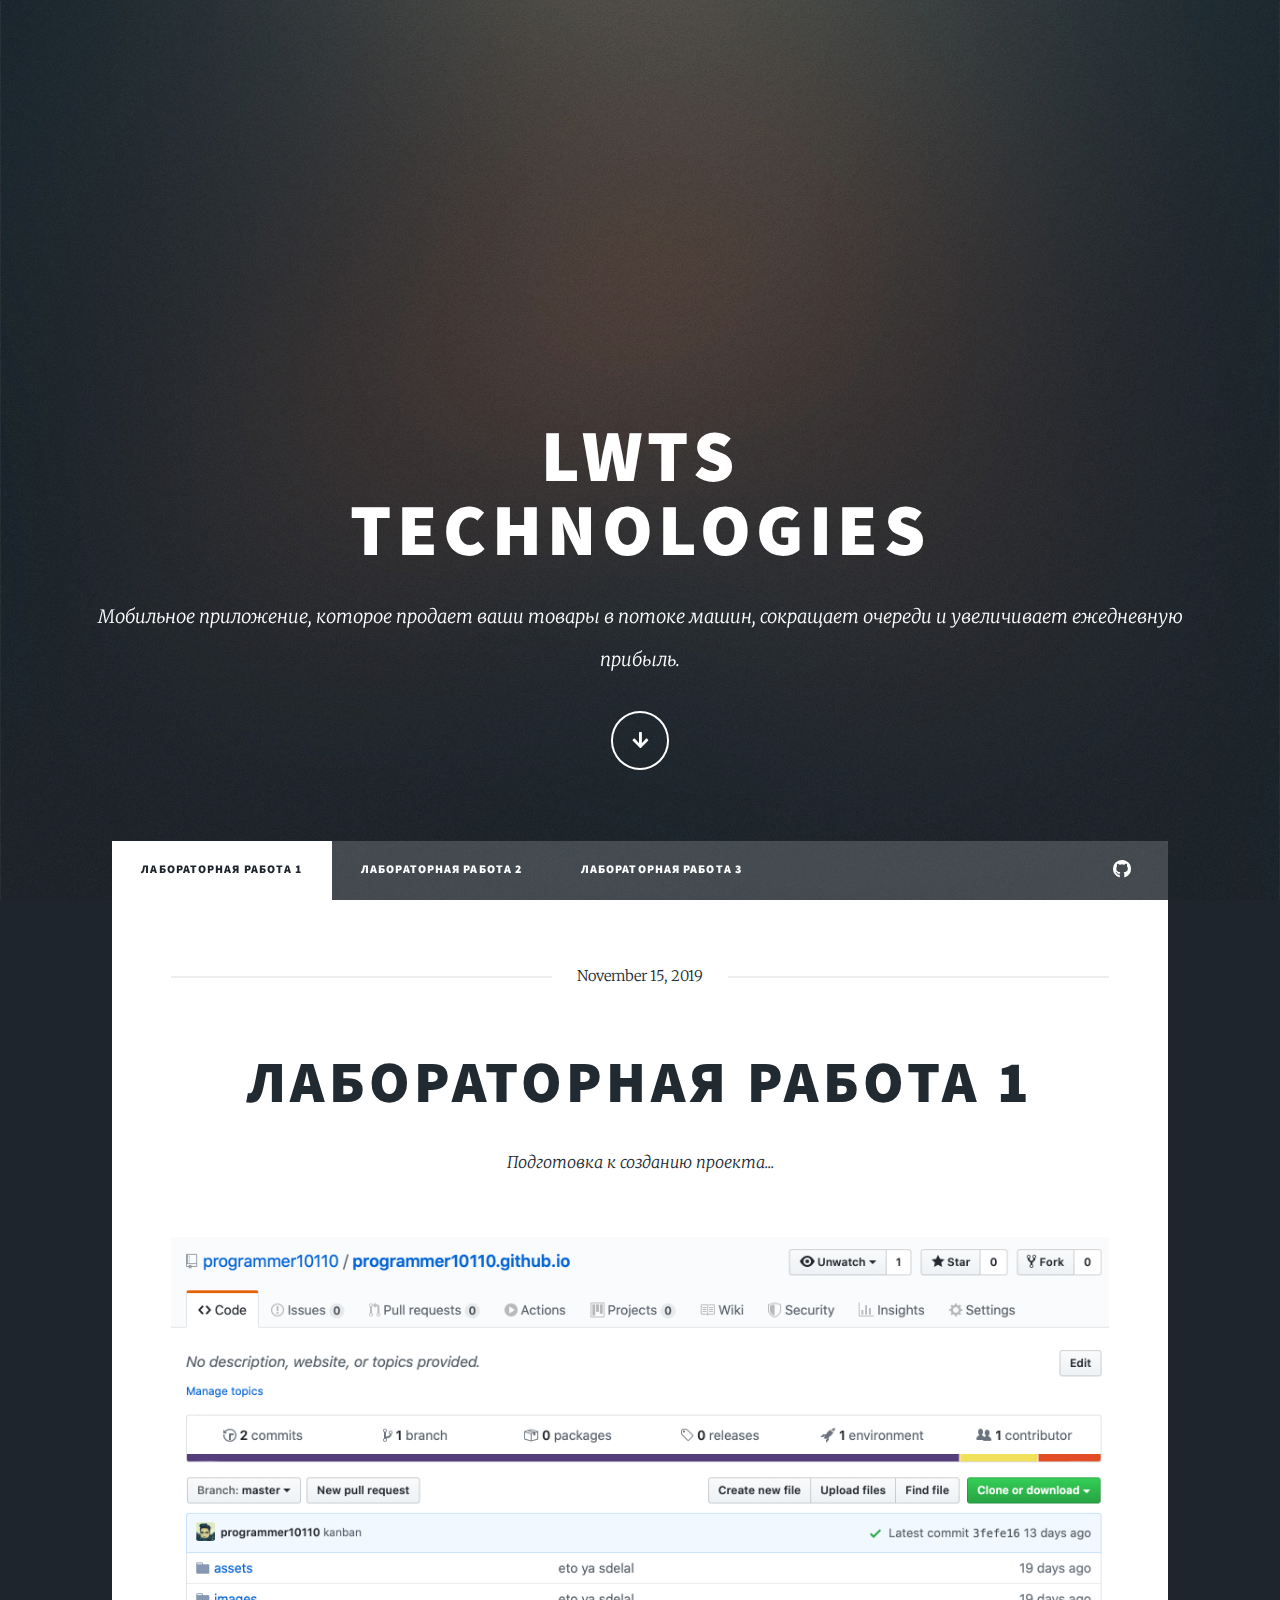
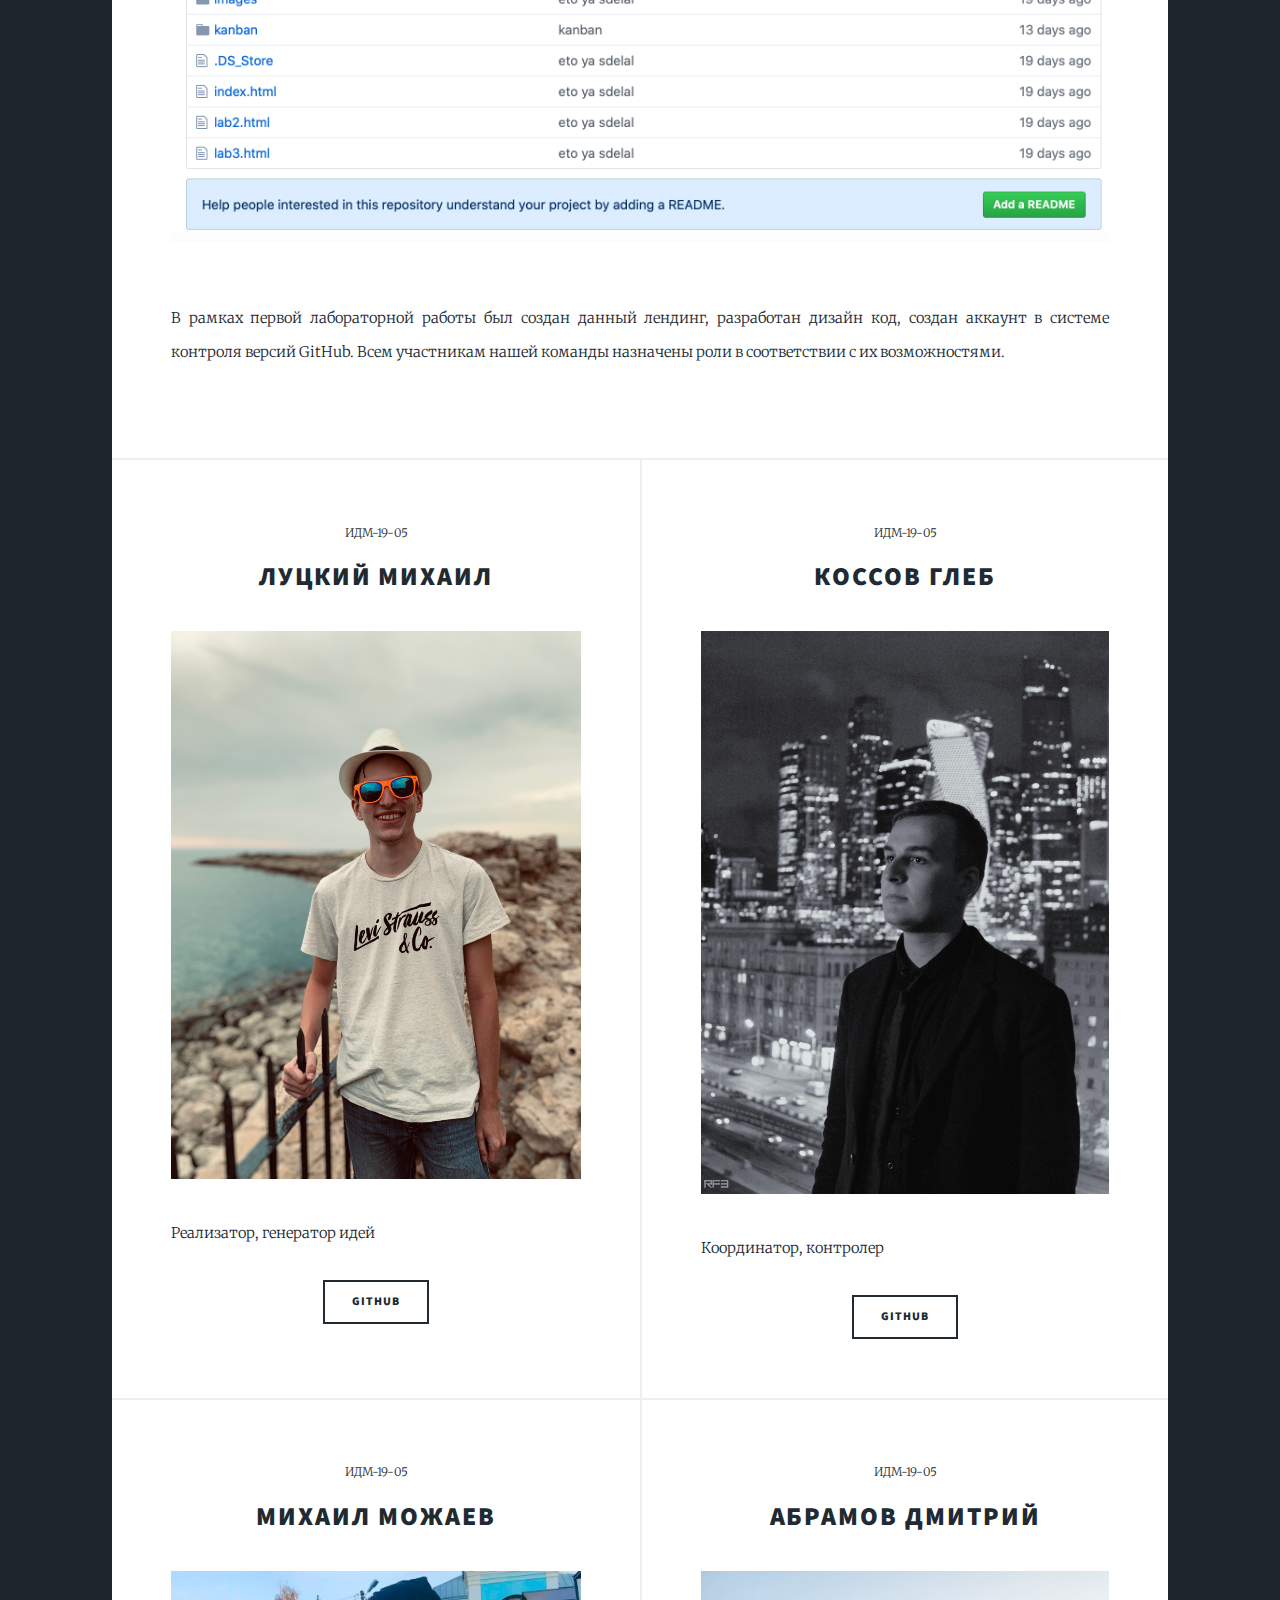
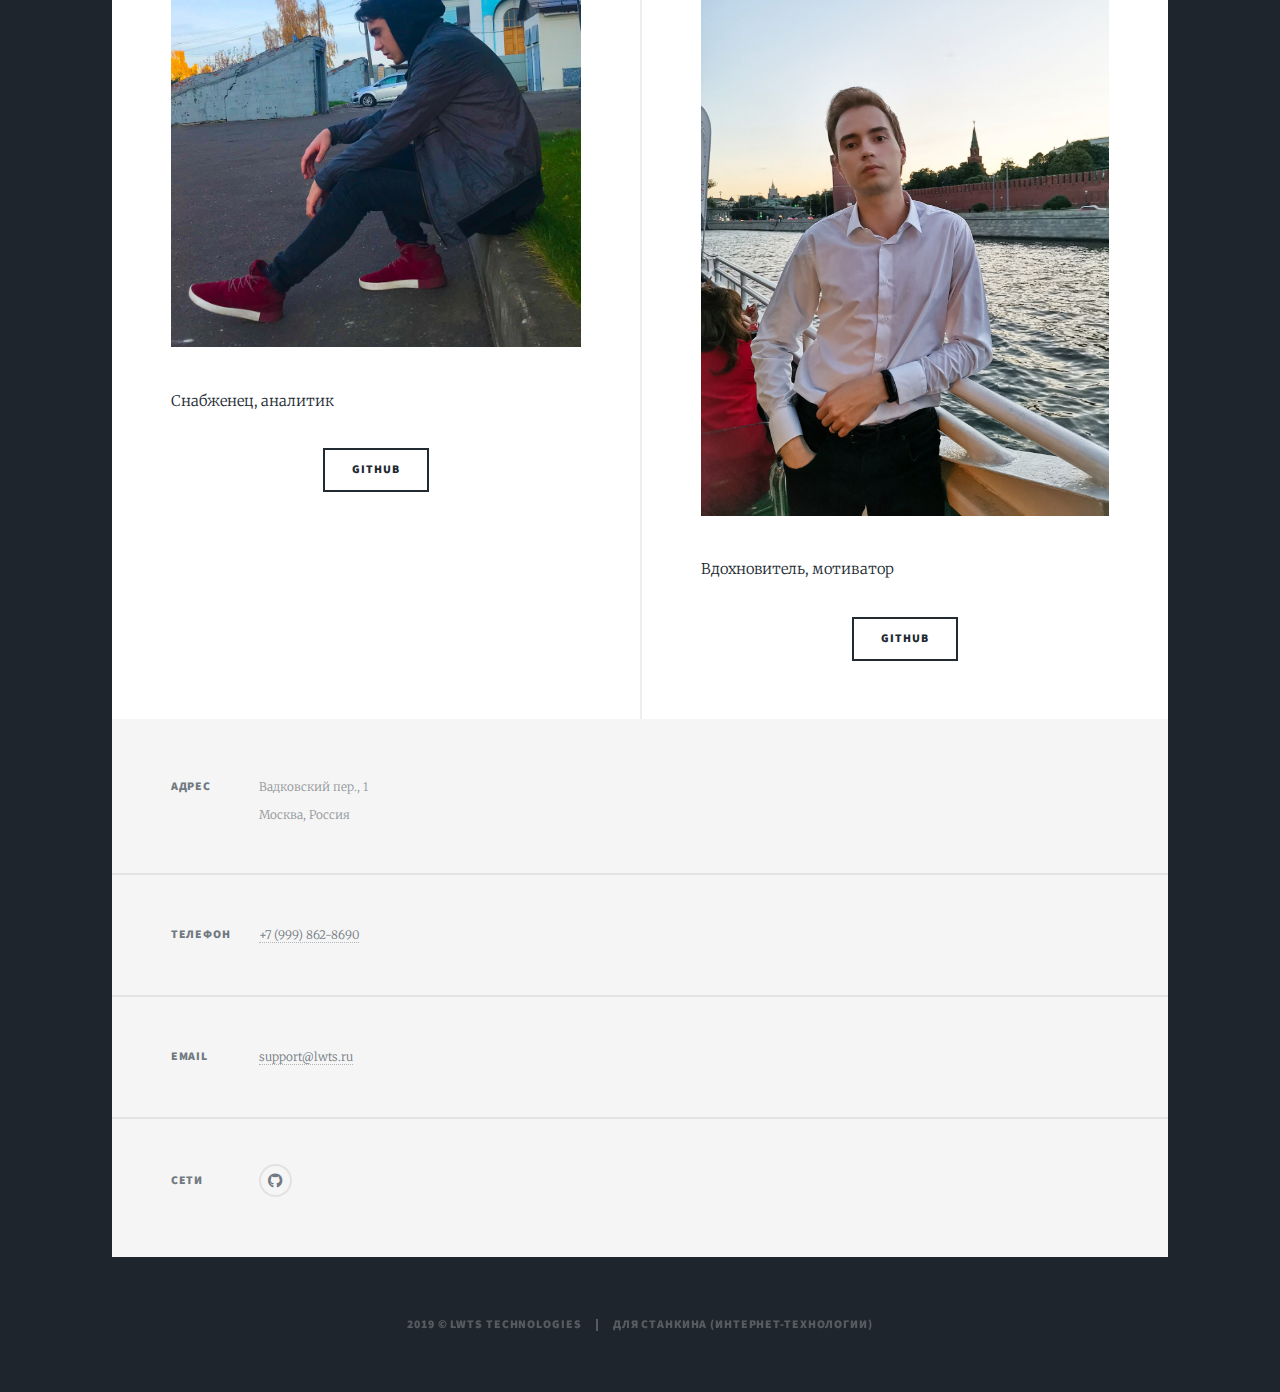
==== commit 21ba0275: "2, 3" ====
--- a/index.html
+++ b/index.html
@@ -36,7 +36,7 @@
 							<li><a href="lab3.html">Лабораторная работа 3</a></li>
 						</ul>
 						<ul class="icons">
-							<li><a href="https://github.com/loutskiy" class="icon brands fa-github"><span class="label">GitHub</span></a></li>
+							<li><a href="https://github.com/programmer10110" class="icon brands fa-github"><span class="label">GitHub</span></a></li>
 						</ul>
 					</nav>
 
@@ -48,7 +48,7 @@
 									<h1>Лабораторная работа 1</h1>
 									<p>Подготовка к созданию проекта...</p>
 								</header>
-								<div class="image main"><img src="images/awsa.png" alt="" /></div>
+								<div class="image main"><img src="1.png" alt="" /></div>
 								<p>В рамках первой лабораторной работы был создан данный лендинг, разработан дизайн код, создан аккаунт в системе контроля версий GitHub. Всем участникам нашей команды назначены роли в соответствии с их возможностями.</p>
 							</section>
 						<!-- Posts -->
@@ -122,7 +122,7 @@
 							<section>
 								<h3>Сети</h3>
 								<ul class="icons alt">
-									<li><a href="https://github.com/loutskiy" class="icon brands alt fa-github"><span class="label">GitHub</span></a></li>
+									<li><a href="https://github.com/programmer10110" class="icon brands alt fa-github"><span class="label">GitHub</span></a></li>
 								</ul>
 							</section>
 						</section>
